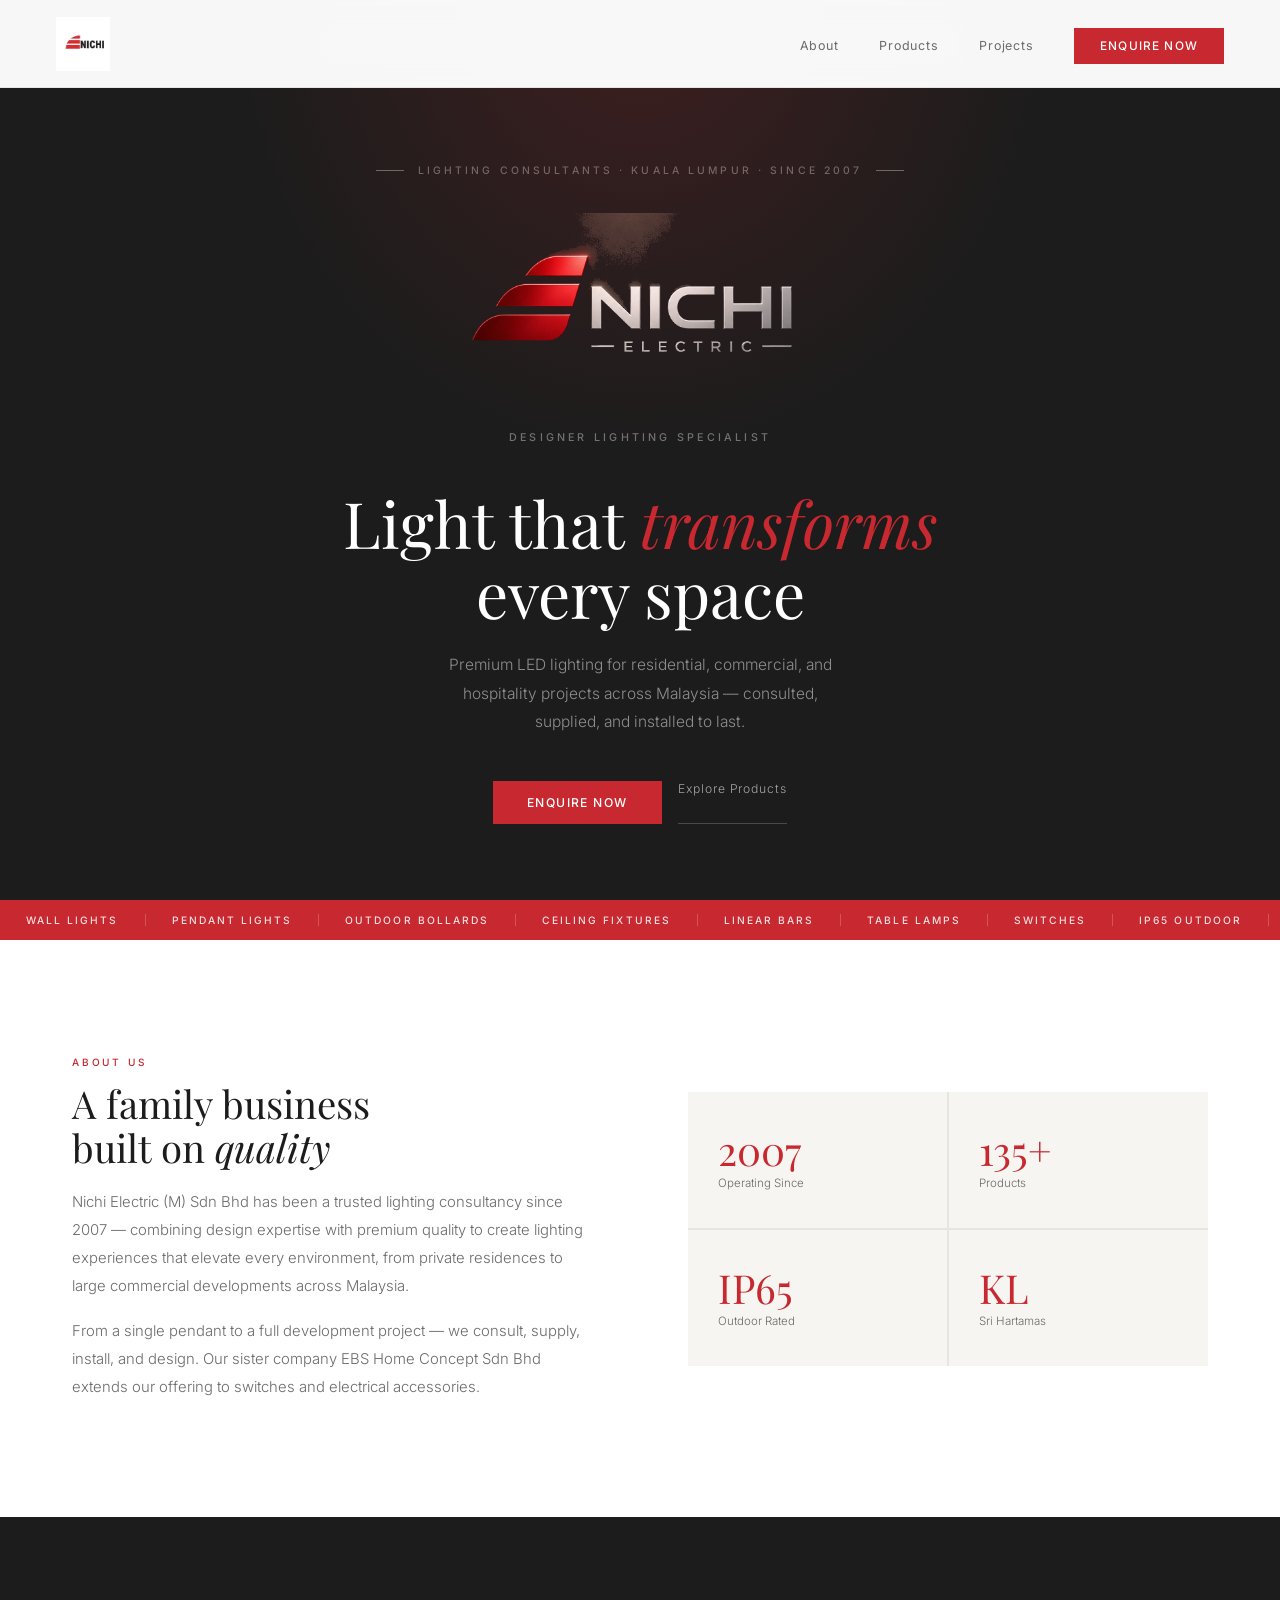
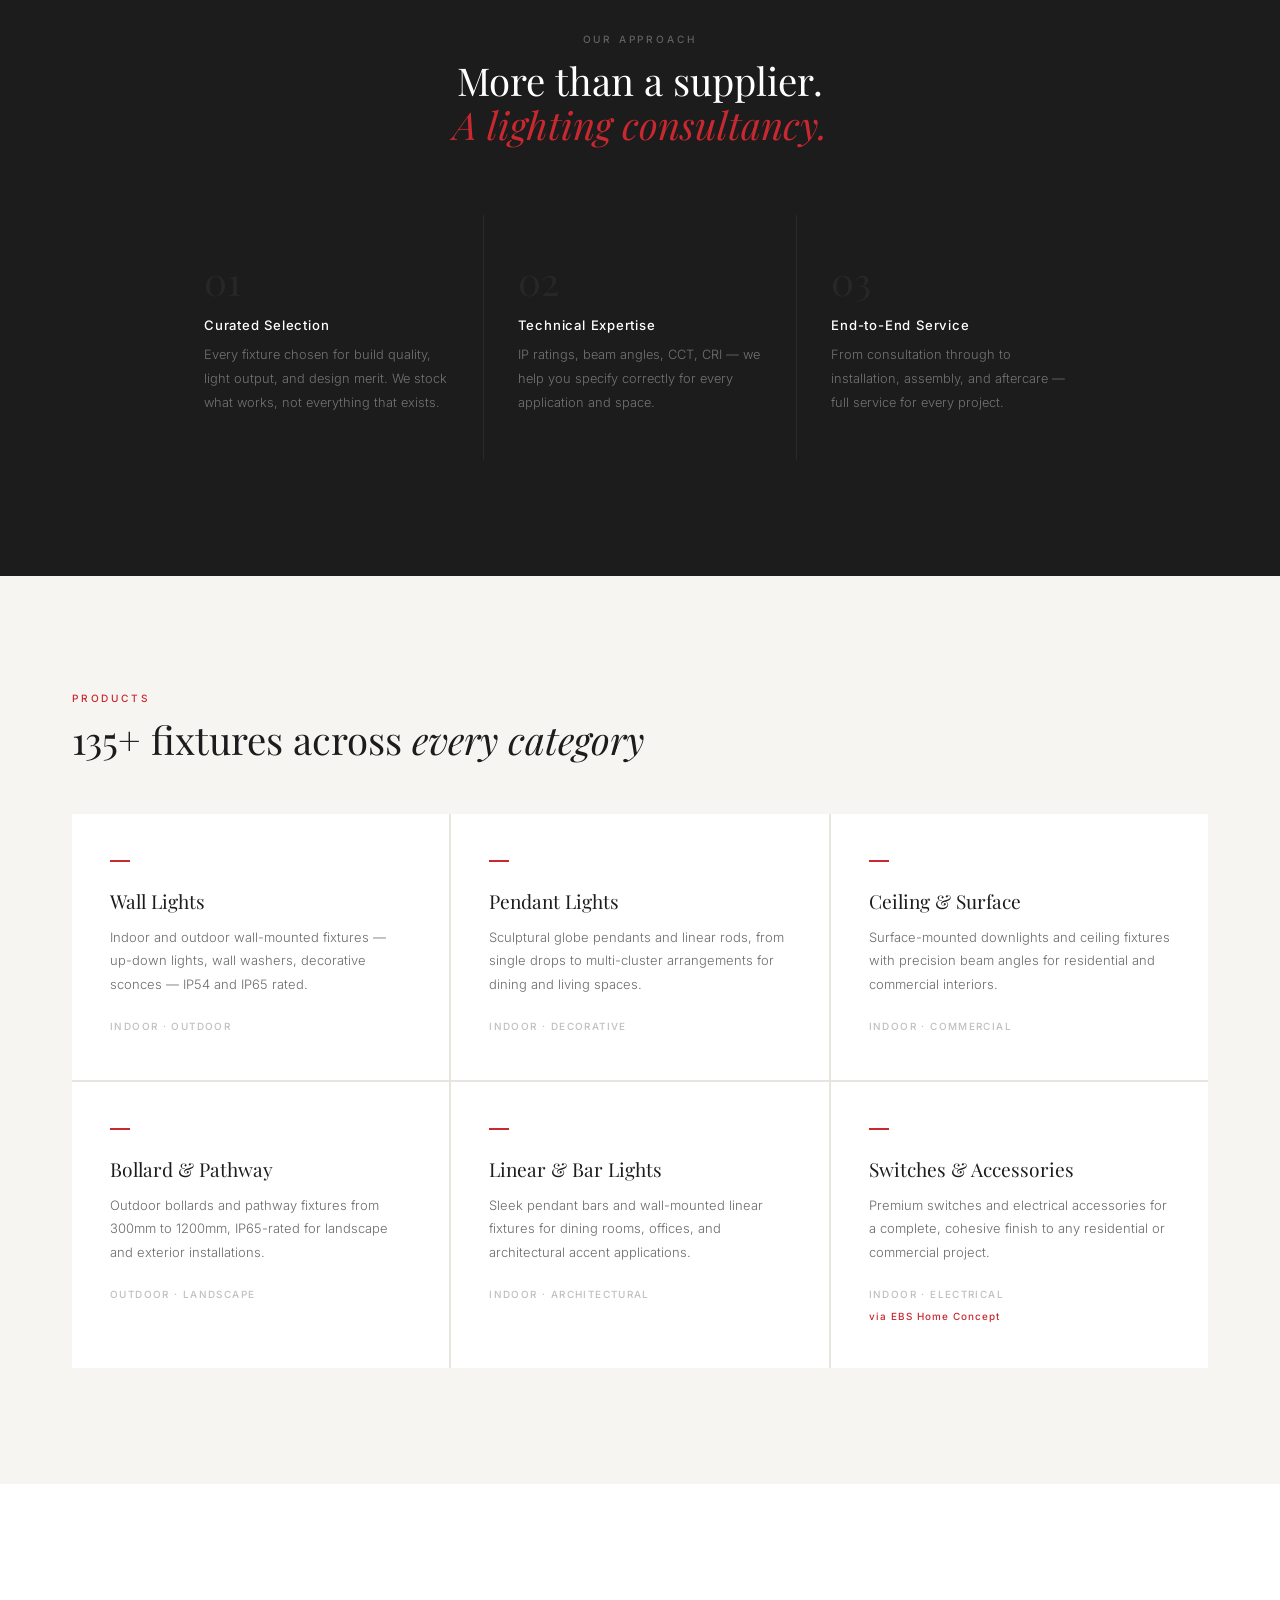
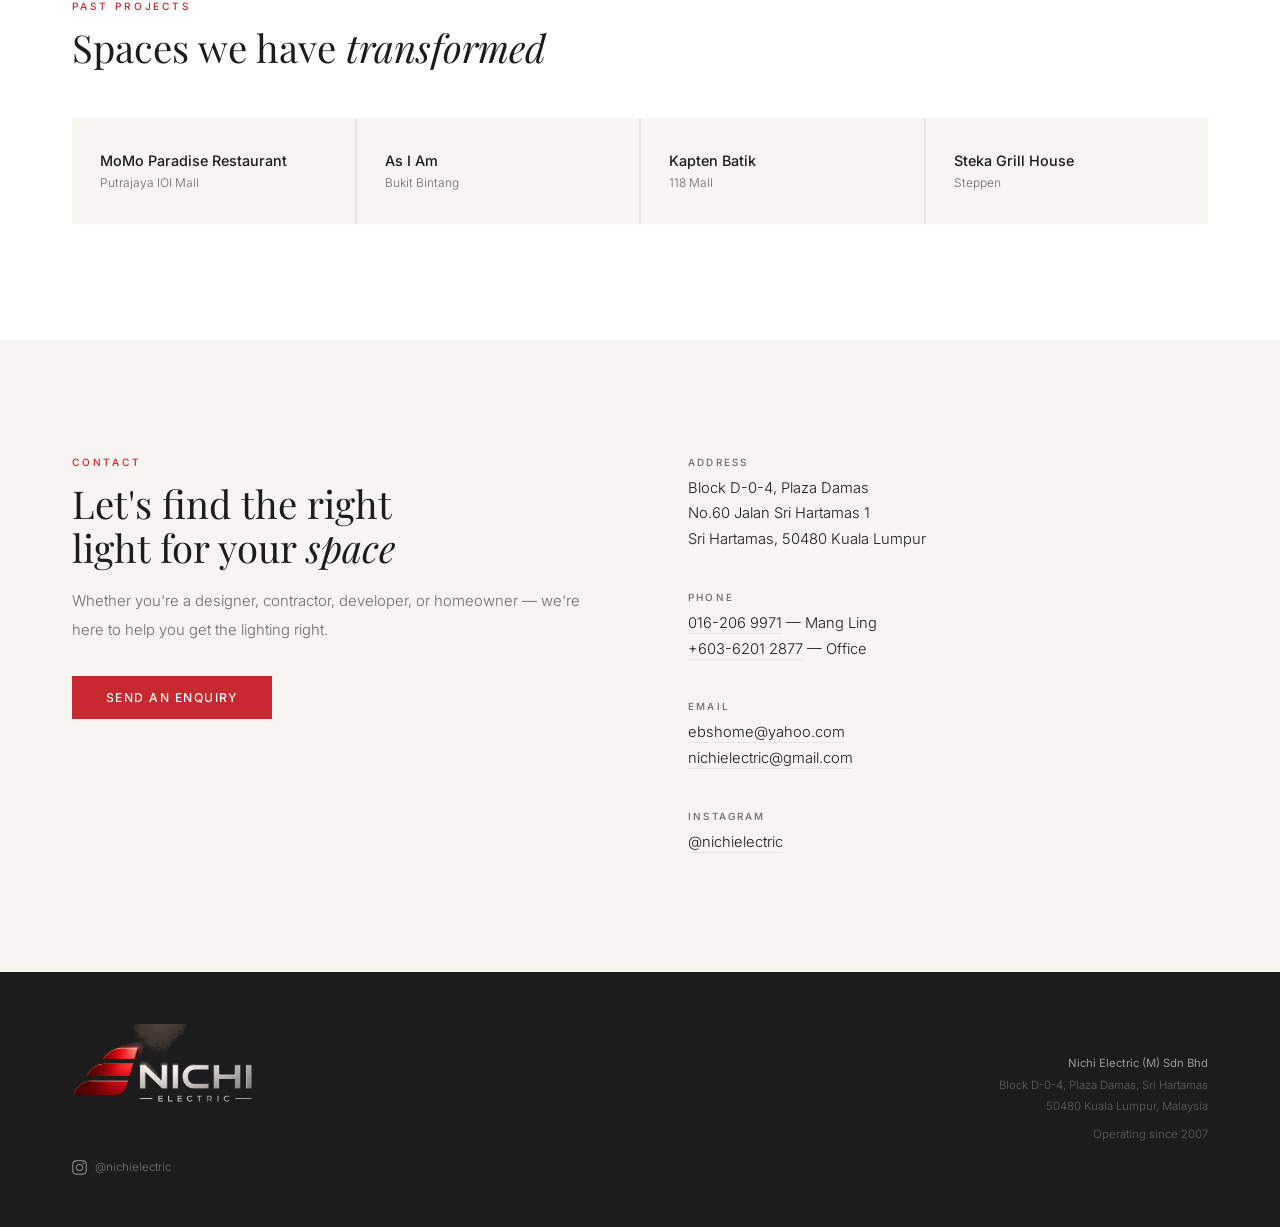
==== index.html @ abb61ee1 "Rename index.html.html to index.html" ====
<!DOCTYPE html>
<html lang="en">
<head>
<meta charset="UTF-8"/>
<meta name="viewport" content="width=device-width, initial-scale=1.0"/>
<title>Nichi Electric — Designer Lighting Specialist</title>
<link href="https://fonts.googleapis.com/css2?family=Playfair+Display:ital,wght@0,400;1,400&family=Inter:wght@300;400;500&display=swap" rel="stylesheet"/>
<style>
*,*::before,*::after{box-sizing:border-box;margin:0;padding:0}
:root{--red:#C8282F;--dark:#1C1C1C;--mid:#6B6B6B;--soft:#F7F5F2;--border:#E8E4DF;--white:#FFFFFF}
html{scroll-behavior:smooth}
body{font-family:'Inter',sans-serif;font-weight:300;color:var(--dark);background:var(--white);-webkit-font-smoothing:antialiased}

nav{position:fixed;top:0;left:0;right:0;z-index:200;display:flex;align-items:center;justify-content:space-between;padding:0 56px;height:88px;background:rgba(255,255,255,0.97);backdrop-filter:blur(12px);border-bottom:1px solid var(--border);transition:box-shadow 0.3s}
nav.sc{box-shadow:0 2px 20px rgba(0,0,0,0.06)}
.nav-logo img{height:54px;width:auto;display:block}
.nav-links{display:flex;align-items:center;gap:40px;list-style:none}
.nav-links a{font-size:0.78rem;font-weight:400;letter-spacing:0.07em;color:var(--mid);text-decoration:none;transition:color 0.2s;cursor:pointer}
.nav-links a:hover{color:var(--dark)}
.nav-cta{background:var(--red)!important;color:var(--white)!important;padding:11px 26px!important;font-size:0.74rem!important;font-weight:500!important;letter-spacing:0.1em!important;text-transform:uppercase!important}

.page{display:none}
.page.active{display:block}

/* HERO */
.hero{min-height:100vh;padding-top:88px;display:flex;flex-direction:column;align-items:center;justify-content:center;text-align:center;padding-left:40px;padding-right:40px;background:var(--dark);position:relative;overflow:hidden}
.hero::before{content:'';position:absolute;top:0;left:50%;transform:translateX(-50%);width:900px;height:500px;background:radial-gradient(ellipse at 50% 0%,rgba(200,40,47,0.2) 0%,transparent 65%);pointer-events:none}
.hero-eye{font-size:0.65rem;font-weight:500;letter-spacing:0.3em;text-transform:uppercase;color:rgba(255,255,255,0.35);margin-bottom:36px;display:flex;align-items:center;gap:14px}
.hero-eye::before,.hero-eye::after{content:'';width:28px;height:1px;background:currentColor}
.hero-logo-wrap{display:flex;flex-direction:column;align-items:center;gap:14px;margin-bottom:44px}
.hero-logo-wrap img{width:340px;height:auto}
.hero-logo-sub{font-size:0.67rem;font-weight:500;letter-spacing:0.3em;text-transform:uppercase;color:rgba(255,255,255,0.38)}
.hero-h1{font-family:'Playfair Display',serif;font-size:clamp(2.4rem,5vw,4.2rem);font-weight:400;line-height:1.1;color:var(--white);max-width:720px;margin-bottom:22px}
.hero-h1 em{font-style:italic;color:var(--red)}
.hero-p{font-size:0.97rem;color:rgba(255,255,255,0.5);max-width:420px;line-height:1.85;margin:0 auto 44px}
.hero-btns{display:flex;gap:16px;justify-content:center;flex-wrap:wrap}
.btn-r{background:var(--red);color:var(--white);text-decoration:none;padding:14px 34px;font-size:0.76rem;font-weight:500;letter-spacing:0.12em;text-transform:uppercase;transition:background 0.2s;cursor:pointer;border:none;font-family:'Inter',sans-serif}
.btn-r:hover{background:#a82026}
.btn-g{color:rgba(255,255,255,0.6);text-decoration:none;font-size:0.76rem;letter-spacing:0.08em;border-bottom:1px solid rgba(255,255,255,0.2);padding-bottom:2px}
.btn-g:hover{opacity:0.5}

/* STRIP */
.strip{background:var(--red);padding:14px 0;overflow:hidden}
.strip-t{display:flex;white-space:nowrap;animation:mq 30s linear infinite;width:max-content}
.strip-i{font-size:0.64rem;font-weight:500;letter-spacing:0.2em;text-transform:uppercase;color:rgba(255,255,255,0.85);padding:0 26px;border-right:1px solid rgba(255,255,255,0.2)}
@keyframes mq{0%{transform:translateX(0)}100%{transform:translateX(-50%)}}

/* SHARED */
.wrap{max-width:1140px;margin:0 auto}
.sec{padding:116px 72px}
.ey{font-size:0.63rem;font-weight:500;letter-spacing:0.28em;text-transform:uppercase;color:var(--red);margin-bottom:14px}
.h2{font-family:'Playfair Display',serif;font-size:clamp(1.9rem,3vw,2.75rem);font-weight:400;line-height:1.14;color:var(--dark);margin-bottom:18px}
.h2 em{font-style:italic}
.bp{font-size:0.93rem;color:var(--mid);line-height:1.9;font-weight:300}

/* ABOUT */
#home-page .about{background:var(--white)}
.about-g{display:grid;grid-template-columns:1fr 1fr;gap:96px;align-items:center}
.stat-g{display:grid;grid-template-columns:1fr 1fr;gap:2px;background:var(--border)}
.stat-c{background:var(--soft);padding:38px 30px}
.stat-v{font-family:'Playfair Display',serif;font-size:2.5rem;color:var(--red);line-height:1;margin-bottom:6px}
.stat-l{font-size:0.72rem;color:var(--mid)}

/* DARK BAND */
.db{background:var(--dark);padding:116px 72px;text-align:center}
.db .ey{color:rgba(255,255,255,0.3)}
.db .h2{color:var(--white);max-width:600px;margin:0 auto 68px}
.db .h2 em{color:var(--red)}
.pil-g{max-width:940px;margin:0 auto;display:grid;grid-template-columns:repeat(3,1fr);gap:1px;background:rgba(255,255,255,0.06)}
.pil{background:var(--dark);padding:46px 34px;text-align:left}
.pil-n{font-family:'Playfair Display',serif;font-size:2.4rem;color:rgba(255,255,255,0.05);line-height:1;margin-bottom:18px}
.pil-t{font-size:0.82rem;font-weight:500;color:var(--white);letter-spacing:0.06em;margin-bottom:10px}
.pil-b{font-size:0.8rem;color:rgba(255,255,255,0.38);line-height:1.85}

/* PRODUCTS */
.prod-g{margin-top:52px;display:grid;grid-template-columns:repeat(3,1fr);gap:2px;background:var(--border)}
.prod-c{background:var(--white);padding:46px 38px;transition:background 0.2s}
.prod-c:hover{background:#fefefe}
.prod-bar{width:20px;height:2px;background:var(--red);margin-bottom:26px;transition:width 0.3s}
.prod-c:hover .prod-bar{width:36px}
.prod-n{font-family:'Playfair Display',serif;font-size:1.2rem;font-weight:400;color:var(--dark);margin-bottom:12px}
.prod-d{font-size:0.81rem;color:var(--mid);line-height:1.8;margin-bottom:18px}
.prod-t{font-size:0.62rem;font-weight:500;letter-spacing:0.14em;text-transform:uppercase;color:rgba(0,0,0,0.25)}
.prod-b{display:block;margin-top:8px;font-size:0.62rem;color:var(--red);letter-spacing:0.1em;font-weight:500}

/* PROJECTS */
.proj-g{margin-top:48px;display:grid;grid-template-columns:repeat(4,1fr);gap:2px;background:var(--border)}
.proj-c{background:var(--soft);padding:34px 28px}
.proj-n{font-size:0.9rem;font-weight:500;color:var(--dark);margin-bottom:6px}
.proj-l{font-size:0.75rem;color:var(--mid)}

/* CONTACT */
.contact-g{display:grid;grid-template-columns:1fr 1fr;gap:96px;align-items:start}
.cf{display:flex;flex-direction:column;gap:38px}
.cf-l{font-size:0.62rem;font-weight:500;letter-spacing:0.22em;text-transform:uppercase;color:var(--mid);margin-bottom:8px}
.cf-v{font-size:0.92rem;color:var(--dark);font-weight:300;line-height:1.75}
.cf-v a{color:var(--dark);text-decoration:none;border-bottom:1px solid var(--border);padding-bottom:1px;transition:border-color 0.2s,color 0.2s}
.cf-v a:hover{color:var(--red);border-color:var(--red)}

/* FOOTER */
footer{background:var(--dark);padding:52px 72px;display:flex;align-items:center;justify-content:space-between;gap:40px}
.ft-left{display:flex;flex-direction:column;gap:18px}
.ft-logo img{width:190px;height:auto}
.ft-ig a{display:flex;align-items:center;gap:8px;color:rgba(255,255,255,0.4);text-decoration:none;font-size:0.72rem;transition:color 0.2s}
.ft-ig a:hover{color:rgba(255,255,255,0.8)}
.ft-ig svg{width:15px;height:15px;fill:currentColor}
.ft-right{text-align:right}
.ft-copy{font-size:0.71rem;color:rgba(255,255,255,0.3);line-height:1.9}
.ft-copy strong{color:rgba(255,255,255,0.55);font-weight:400}

/* ENQUIRE PAGE */
.enq-wrap{max-width:660px;margin:0 auto}
.form-g{display:grid;grid-template-columns:1fr 1fr;gap:18px;margin-top:44px}
.fg{display:flex;flex-direction:column;gap:7px}
.fg.full{grid-column:1/-1}
.fl{font-size:0.67rem;font-weight:500;letter-spacing:0.18em;text-transform:uppercase;color:var(--mid)}
.fi,.fs,.ft{background:var(--white);border:1px solid var(--border);padding:13px 15px;font-family:'Inter',sans-serif;font-size:0.87rem;font-weight:300;color:var(--dark);outline:none;transition:border-color 0.2s;width:100%;-webkit-appearance:none;border-radius:0}
.fi:focus,.fs:focus,.ft:focus{border-color:var(--red)}
.ft{resize:vertical;min-height:130px}
.fsub{margin-top:24px;width:100%;background:var(--red);color:var(--white);border:none;padding:15px;font-family:'Inter',sans-serif;font-size:0.77rem;font-weight:500;letter-spacing:0.14em;text-transform:uppercase;cursor:pointer;transition:background 0.2s}
.fsub:hover{background:#a82026}
.fnote{font-size:0.74rem;color:var(--mid);margin-top:14px;text-align:center;line-height:1.7}
.success{display:none;text-align:center;padding:80px 20px}
.success.show{display:block}
.success h3{font-family:'Playfair Display',serif;font-size:1.8rem;font-weight:400;margin-bottom:14px}
.success p{font-size:0.9rem;color:var(--mid);line-height:1.8}

/* FADE */
.f{opacity:0;transform:translateY(20px);transition:opacity 0.7s ease,transform 0.7s ease}
.f.v{opacity:1;transform:none}
.d1{transition-delay:.1s}.d2{transition-delay:.2s}.d3{transition-delay:.3s}.d4{transition-delay:.4s}.d5{transition-delay:.5s}

@media(max-width:1024px){
  nav{padding:0 28px}
  .sec,.db{padding:88px 28px}
  .about-g,.contact-g{grid-template-columns:1fr;gap:52px}
  .pil-g,.prod-g{grid-template-columns:1fr 1fr}
  .proj-g{grid-template-columns:1fr 1fr}
  footer{padding:40px 28px}
}
@media(max-width:640px){
  nav .nav-links{display:none}
  nav{padding:0 20px;height:70px}
  .nav-logo img{height:42px}
  .hero{padding-top:70px;padding-left:20px;padding-right:20px}
  .hero-logo-wrap img{width:230px}
  .sec,.db{padding:68px 20px}
  .pil-g,.prod-g,.proj-g,.form-g{grid-template-columns:1fr}
  .fg.full{grid-column:1}
  footer{padding:32px 20px;flex-direction:column;align-items:flex-start}
  .ft-right{text-align:left}
}
@media(prefers-reduced-motion:reduce){.f{opacity:1;transform:none}.strip-t{animation:none}}
</style>
</head>
<body>

<nav id="nav">
  <a class="nav-logo" href="#" onclick="go('home')">
    <img src="[data-uri]" alt="Nichi Electric"/>
  </a>
  <ul class="nav-links">
    <li><a onclick="go('home')">About</a></li>
    <li><a onclick="go('home','products')">Products</a></li>
    <li><a onclick="go('home','projects')">Projects</a></li>
    <li><a onclick="go('enquire')" class="nav-cta">Enquire Now</a></li>
  </ul>
</nav>

<!-- HOME PAGE -->
<div id="home-page" class="page active">

<section class="hero">
  <p class="hero-eye">Lighting Consultants &middot; Kuala Lumpur &middot; Since 2007</p>
  <div class="hero-logo-wrap">
    <img src="[data-uri]" alt="Nichi Electric"/>
    <span class="hero-logo-sub">Designer Lighting Specialist</span>
  </div>
  <h1 class="hero-h1">Light that <em>transforms</em> every space</h1>
  <p class="hero-p">Premium LED lighting for residential, commercial, and hospitality projects across Malaysia — consulted, supplied, and installed to last.</p>
  <div class="hero-btns">
    <button class="btn-r" onclick="go('enquire')">Enquire Now</button>
    <a class="btn-g" href="#products">Explore Products</a>
  </div>
</section>

<div class="strip">
  <div class="strip-t">
    <span class="strip-i">Wall Lights</span><span class="strip-i">Pendant Lights</span><span class="strip-i">Outdoor Bollards</span><span class="strip-i">Ceiling Fixtures</span><span class="strip-i">Linear Bars</span><span class="strip-i">Table Lamps</span><span class="strip-i">Switches</span><span class="strip-i">IP65 Outdoor</span><span class="strip-i">Lighting Consultancy</span><span class="strip-i">Since 2007</span><span class="strip-i">Wall Lights</span><span class="strip-i">Pendant Lights</span><span class="strip-i">Outdoor Bollards</span><span class="strip-i">Ceiling Fixtures</span><span class="strip-i">Linear Bars</span><span class="strip-i">Table Lamps</span><span class="strip-i">Switches</span><span class="strip-i">IP65 Outdoor</span><span class="strip-i">Lighting Consultancy</span><span class="strip-i">Since 2007</span>
  </div>
</div>

<section class="sec" style="background:var(--white)">
  <div class="wrap">
    <div class="about-g">
      <div>
        <p class="ey f">About Us</p>
        <h2 class="h2 f d1">A family business<br/>built on <em>quality</em></h2>
        <p class="bp f d2">Nichi Electric (M) Sdn Bhd has been a trusted lighting consultancy since 2007 — combining design expertise with premium quality to create lighting experiences that elevate every environment, from private residences to large commercial developments across Malaysia.</p>
        <p class="bp f d3" style="margin-top:16px">From a single pendant to a full development project — we consult, supply, install, and design. Our sister company EBS Home Concept Sdn Bhd extends our offering to switches and electrical accessories.</p>
      </div>
      <div class="stat-g f d2">
        <div class="stat-c"><div class="stat-v">2007</div><div class="stat-l">Operating Since</div></div>
        <div class="stat-c"><div class="stat-v">135+</div><div class="stat-l">Products</div></div>
        <div class="stat-c"><div class="stat-v">IP65</div><div class="stat-l">Outdoor Rated</div></div>
        <div class="stat-c"><div class="stat-v">KL</div><div class="stat-l">Sri Hartamas</div></div>
      </div>
    </div>
  </div>
</section>

<div class="db">
  <p class="ey f">Our Approach</p>
  <h2 class="h2 f d1">More than a supplier.<br/><em>A lighting consultancy.</em></h2>
  <div class="pil-g">
    <div class="pil f d2"><div class="pil-n">01</div><div class="pil-t">Curated Selection</div><p class="pil-b">Every fixture chosen for build quality, light output, and design merit. We stock what works, not everything that exists.</p></div>
    <div class="pil f d3"><div class="pil-n">02</div><div class="pil-t">Technical Expertise</div><p class="pil-b">IP ratings, beam angles, CCT, CRI — we help you specify correctly for every application and space.</p></div>
    <div class="pil f d4"><div class="pil-n">03</div><div class="pil-t">End-to-End Service</div><p class="pil-b">From consultation through to installation, assembly, and aftercare — full service for every project.</p></div>
  </div>
</div>

<section class="sec" id="products" style="background:var(--soft)">
  <div class="wrap">
    <p class="ey f">Products</p>
    <h2 class="h2 f d1">135+ fixtures across <em>every category</em></h2>
    <div class="prod-g">
      <div class="prod-c f"><div class="prod-bar"></div><div class="prod-n">Wall Lights</div><p class="prod-d">Indoor and outdoor wall-mounted fixtures — up-down lights, wall washers, decorative sconces — IP54 and IP65 rated.</p><span class="prod-t">Indoor &middot; Outdoor</span></div>
      <div class="prod-c f d1"><div class="prod-bar"></div><div class="prod-n">Pendant Lights</div><p class="prod-d">Sculptural globe pendants and linear rods, from single drops to multi-cluster arrangements for dining and living spaces.</p><span class="prod-t">Indoor &middot; Decorative</span></div>
      <div class="prod-c f d2"><div class="prod-bar"></div><div class="prod-n">Ceiling &amp; Surface</div><p class="prod-d">Surface-mounted downlights and ceiling fixtures with precision beam angles for residential and commercial interiors.</p><span class="prod-t">Indoor &middot; Commercial</span></div>
      <div class="prod-c f d3"><div class="prod-bar"></div><div class="prod-n">Bollard &amp; Pathway</div><p class="prod-d">Outdoor bollards and pathway fixtures from 300mm to 1200mm, IP65-rated for landscape and exterior installations.</p><span class="prod-t">Outdoor &middot; Landscape</span></div>
      <div class="prod-c f d4"><div class="prod-bar"></div><div class="prod-n">Linear &amp; Bar Lights</div><p class="prod-d">Sleek pendant bars and wall-mounted linear fixtures for dining rooms, offices, and architectural accent applications.</p><span class="prod-t">Indoor &middot; Architectural</span></div>
      <div class="prod-c f d5"><div class="prod-bar"></div><div class="prod-n">Switches &amp; Accessories</div><p class="prod-d">Premium switches and electrical accessories for a complete, cohesive finish to any residential or commercial project.</p><span class="prod-t">Indoor &middot; Electrical</span><span class="prod-b">via EBS Home Concept</span></div>
    </div>
  </div>
</section>

<section class="sec" id="projects" style="background:var(--white)">
  <div class="wrap">
    <p class="ey f">Past Projects</p>
    <h2 class="h2 f d1">Spaces we have <em>transformed</em></h2>
    <div class="proj-g">
      <div class="proj-c f"><div class="proj-n">MoMo Paradise Restaurant</div><div class="proj-l">Putrajaya IOI Mall</div></div>
      <div class="proj-c f d1"><div class="proj-n">As I Am</div><div class="proj-l">Bukit Bintang</div></div>
      <div class="proj-c f d2"><div class="proj-n">Kapten Batik</div><div class="proj-l">118 Mall</div></div>
      <div class="proj-c f d3"><div class="proj-n">Steka Grill House</div><div class="proj-l">Steppen</div></div>
    </div>
  </div>
</section>

<section class="sec" style="background:var(--soft)">
  <div class="wrap">
    <div class="contact-g">
      <div>
        <p class="ey f">Contact</p>
        <h2 class="h2 f d1">Let's find the right<br/>light for your <em>space</em></h2>
        <p class="bp f d2">Whether you're a designer, contractor, developer, or homeowner — we're here to help you get the lighting right.</p>
        <div style="margin-top:32px" class="f d3"><button class="btn-r" onclick="go('enquire')">Send an Enquiry</button></div>
      </div>
      <div class="cf">
        <div class="f"><div class="cf-l">Address</div><div class="cf-v">Block D-0-4, Plaza Damas<br/>No.60 Jalan Sri Hartamas 1<br/>Sri Hartamas, 50480 Kuala Lumpur</div></div>
        <div class="f d1"><div class="cf-l">Phone</div><div class="cf-v"><a href="tel:+60162069971">016-206 9971</a> &mdash; Mang Ling<br/><a href="tel:+60362012877">+603-6201 2877</a> &mdash; Office</div></div>
        <div class="f d2"><div class="cf-l">Email</div><div class="cf-v"><a href="mailto:ebshome@yahoo.com">ebshome@yahoo.com</a><br/><a href="mailto:nichielectric@gmail.com">nichielectric@gmail.com</a></div></div>
        <div class="f d3"><div class="cf-l">Instagram</div><div class="cf-v"><a href="https://www.instagram.com/nichielectric/" target="_blank">@nichielectric</a></div></div>
      </div>
    </div>
  </div>
</section>

</div><!-- end home-page -->

<!-- ENQUIRE PAGE -->
<div id="enquire-page" class="page" style="background:var(--soft);min-height:100vh;padding-top:88px">
  <section class="sec">
    <div class="enq-wrap">
      <p class="ey f">Enquire Now</p>
      <h2 class="h2 f d1">Tell us about your <em>project</em></h2>
      <p class="bp f d2">Fill in the form and we'll get back to you within 1 business day.</p>
      <div id="form-box">
        <form id="enq-form" class="form-g">
          <div class="fg f d2"><label class="fl">Your Name *</label><input class="fi" type="text" id="f-name" required placeholder="Full name"/></div>
          <div class="fg f d2"><label class="fl">Phone Number</label><input class="fi" type="tel" id="f-phone" placeholder="+60 12 345 6789"/></div>
          <div class="fg f d3"><label class="fl">Email Address *</label><input class="fi" type="email" id="f-email" required placeholder="your@email.com"/></div>
          <div class="fg f d3"><label class="fl">Project Type</label><select class="fs" id="f-type"><option value="">Select one</option><option>Residential</option><option>Commercial</option><option>Hospitality / F&amp;B</option><option>Office</option><option>Landscape / Outdoor</option><option>Other</option></select></div>
          <div class="fg full f d4"><label class="fl">Message *</label><textarea class="ft" id="f-msg" required placeholder="Tell us about your project — space type, size, style, timeline..."></textarea></div>
          <div class="fg full f d5">
            <button class="fsub" type="submit" id="sub-btn">Submit Enquiry</button>
            <p class="fnote">Clicking submit will open your email app with the enquiry pre-filled &mdash; just hit send.</p>
          </div>
        </form>
      </div>
      <div class="success" id="success-msg">
        <h3>Thank you for your enquiry</h3>
        <p>We've received your message and will be in touch shortly.<br/><br/>You can also reach us directly at <a href="mailto:ebshome@yahoo.com" style="color:var(--red)">ebshome@yahoo.com</a> or <a href="tel:+60162069971" style="color:var(--red)">016-206 9971</a>.</p>
        <br/><br/>
        <button class="btn-r" onclick="go('home')">Back to Home</button>
      </div>
    </div>
  </section>
</div>

<footer>
  <div class="ft-left">
    <div class="ft-logo"><img src="[data-uri]" alt="Nichi Electric"/></div>
    <div class="ft-ig">
      <a href="https://www.instagram.com/nichielectric/" target="_blank">
        <svg viewBox="0 0 24 24"><path d="M12 2.163c3.204 0 3.584.012 4.85.07 3.252.148 4.771 1.691 4.919 4.919.058 1.265.069 1.645.069 4.849 0 3.205-.012 3.584-.069 4.849-.149 3.225-1.664 4.771-4.919 4.919-1.266.058-1.644.07-4.85.07-3.204 0-3.584-.012-4.849-.07-3.26-.149-4.771-1.699-4.919-4.92-.058-1.265-.07-1.644-.07-4.849 0-3.204.013-3.583.07-4.849.149-3.227 1.664-4.771 4.919-4.919 1.266-.057 1.645-.069 4.849-.069zm0-2.163c-3.259 0-3.667.014-4.947.072-4.358.2-6.78 2.618-6.98 6.98-.059 1.281-.073 1.689-.073 4.948 0 3.259.014 3.668.072 4.948.2 4.358 2.618 6.78 6.98 6.98 1.281.058 1.689.072 4.948.072 3.259 0 3.668-.014 4.948-.072 4.354-.2 6.782-2.618 6.979-6.98.059-1.28.073-1.689.073-4.948 0-3.259-.014-3.667-.072-4.947-.196-4.354-2.617-6.78-6.979-6.98-1.281-.059-1.69-.073-4.949-.073zm0 5.838c-3.403 0-6.162 2.759-6.162 6.162s2.759 6.163 6.162 6.163 6.162-2.759 6.162-6.163c0-3.403-2.759-6.162-6.162-6.162zm0 10.162c-2.209 0-4-1.79-4-4 0-2.209 1.791-4 4-4s4 1.791 4 4c0 2.21-1.791 4-4 4zm6.406-11.845c-.796 0-1.441.645-1.441 1.44s.645 1.44 1.441 1.44c.795 0 1.439-.645 1.439-1.44s-.644-1.44-1.439-1.44z"/></svg>
        @nichielectric
      </a>
    </div>
  </div>
  <div class="ft-right">
    <div class="ft-copy"><strong>Nichi Electric (M) Sdn Bhd</strong><br/>Block D-0-4, Plaza Damas, Sri Hartamas<br/>50480 Kuala Lumpur, Malaysia<br/><span style="display:inline-block;margin-top:6px">Operating since 2007</span></div>
  </div>
</footer>

<script>
const nav = document.getElementById('nav');
window.addEventListener('scroll',()=>nav.classList.toggle('sc',window.scrollY>40));

const obs = new IntersectionObserver(entries=>{
  entries.forEach(e=>{if(e.isIntersecting)e.target.classList.add('v')});
},{threshold:0.08});
document.querySelectorAll('.f').forEach(el=>obs.observe(el));

function go(page, anchor){
  document.querySelectorAll('.page').forEach(p=>p.classList.remove('active'));
  document.getElementById(page+'-page').classList.add('active');
  window.scrollTo({top:0,behavior:'smooth'});
  if(anchor){
    setTimeout(()=>{
      const el=document.getElementById(anchor);
      if(el)el.scrollIntoView({behavior:'smooth'});
    },100);
  }
}

document.getElementById('enq-form').addEventListener('submit', function(e){
  e.preventDefault();
  const name  = document.getElementById('f-name').value.trim();
  const phone = document.getElementById('f-phone').value.trim();
  const email = document.getElementById('f-email').value.trim();
  const type  = document.getElementById('f-type').value;
  const msg   = document.getElementById('f-msg').value.trim();

  if(!name || !email || !msg){ alert('Please fill in all required fields.'); return; }

  const subject = encodeURIComponent('New Enquiry from ' + name + ' — Nichi Electric Website');
  const body = encodeURIComponent(
    'Name: ' + name + '\n' +
    'Phone: ' + (phone || 'Not provided') + '\n' +
    'Email: ' + email + '\n' +
    'Project Type: ' + (type || 'Not specified') + '\n\n' +
    'Message:\n' + msg
  );

  window.location.href = 'mailto:ebshome@yahoo.com?subject=' + subject + '&body=' + body;

  setTimeout(function(){
    document.getElementById('form-box').style.display='none';
    document.getElementById('success-msg').classList.add('show');
  }, 1000);
});
</script>
</body>
</html>
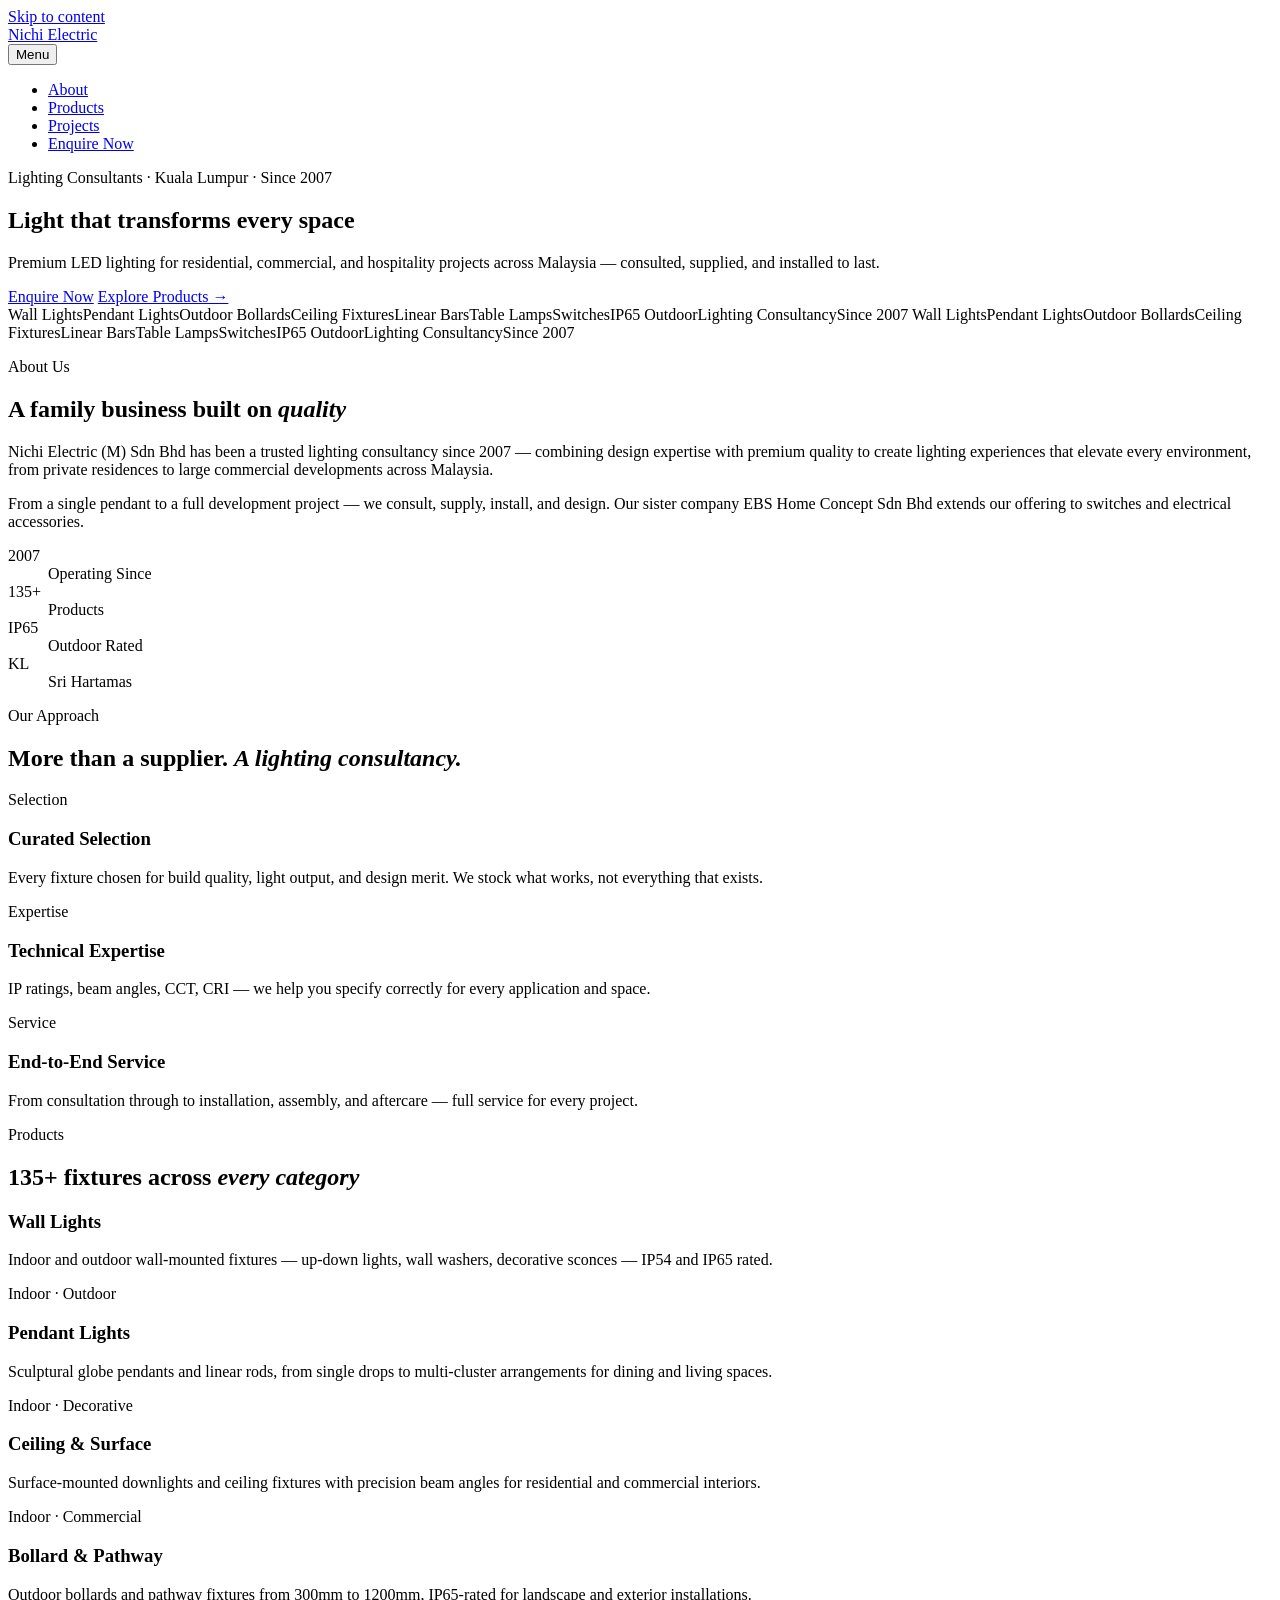
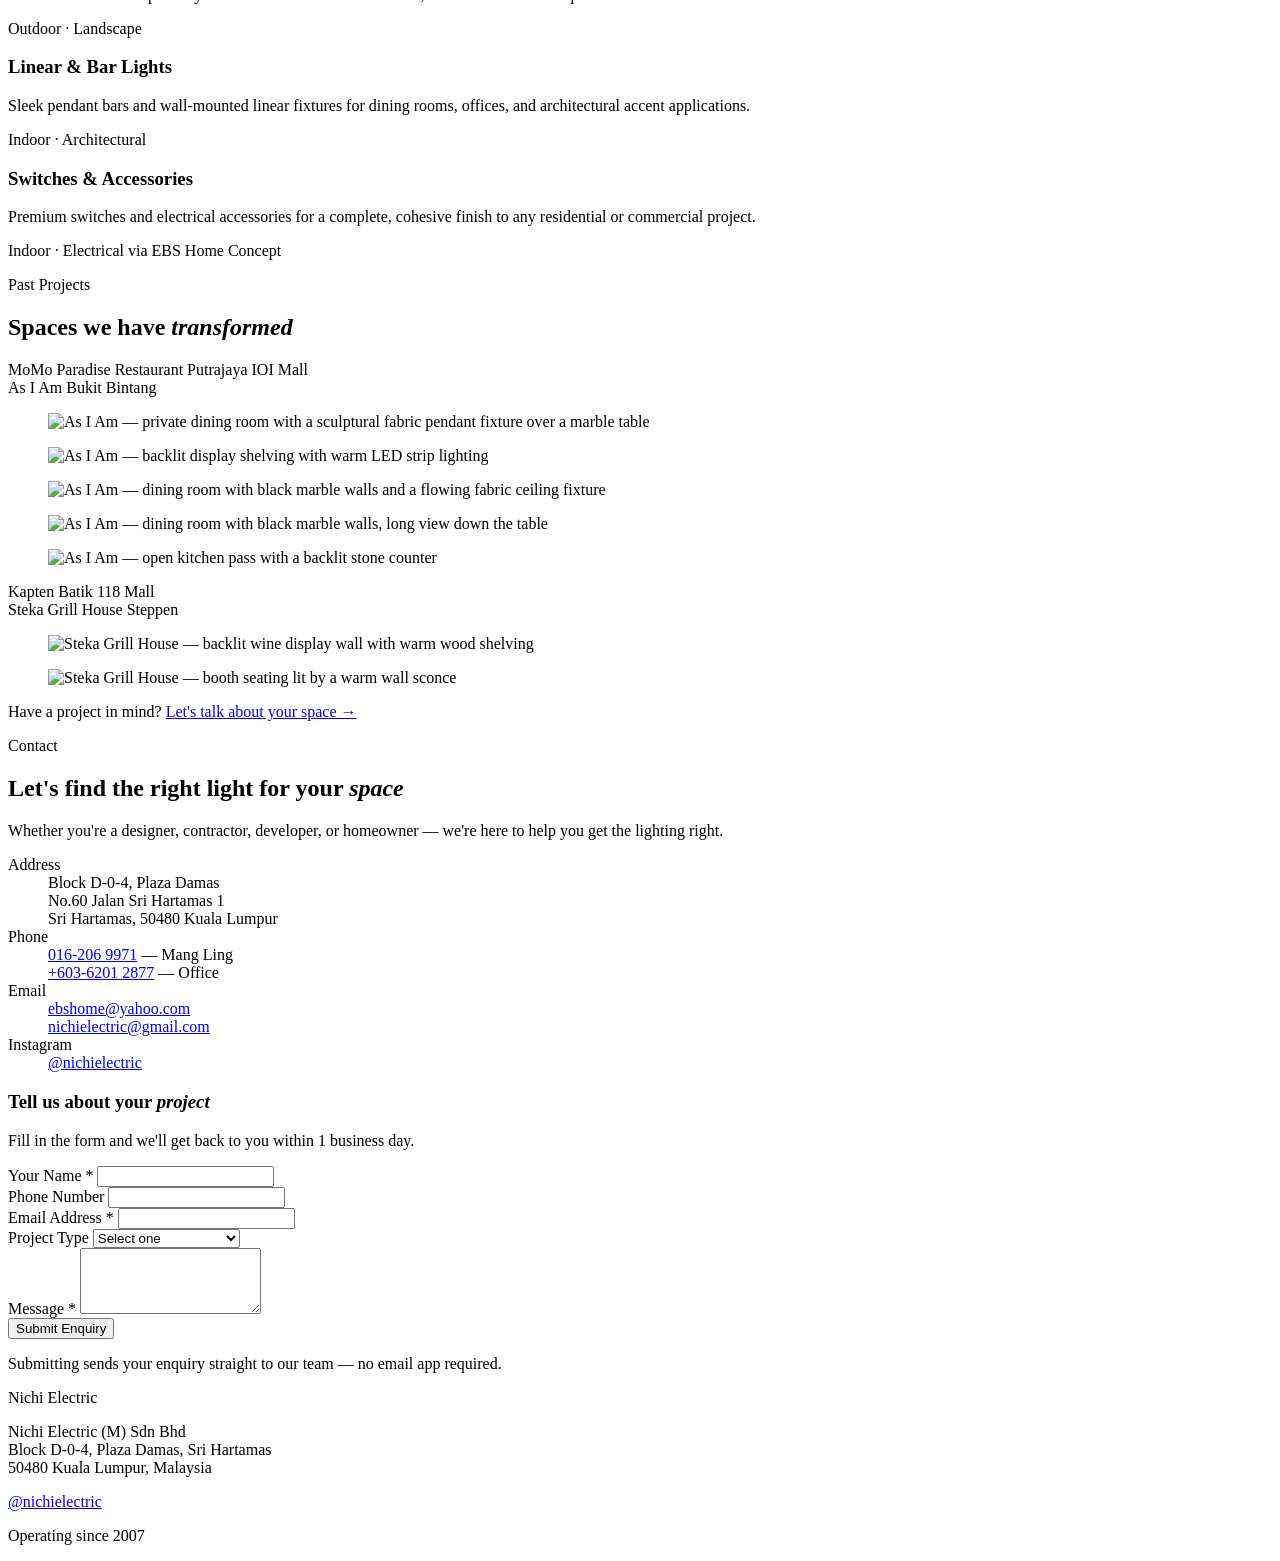
==== commit 26c94e7f: "Update print statement from 'Hello' to 'Goodbye'" ====
--- a/index.html
+++ b/index.html
@@ -1,365 +1,338 @@
 <!DOCTYPE html>
 <html lang="en">
 <head>
-<meta charset="UTF-8"/>
-<meta name="viewport" content="width=device-width, initial-scale=1.0"/>
+<meta charset="UTF-8">
+<meta name="viewport" content="width=device-width, initial-scale=1.0">
+<meta name="google-site-verification" content="uWjM093SAw55uyJLMGe9ifw6n5FnUserQr2Jp07Qt6U">
 <title>Nichi Electric — Designer Lighting Specialist</title>
-<link href="https://fonts.googleapis.com/css2?family=Playfair+Display:ital,wght@0,400;1,400&family=Inter:wght@300;400;500&display=swap" rel="stylesheet"/>
-<style>
-*,*::before,*::after{box-sizing:border-box;margin:0;padding:0}
-:root{--red:#C8282F;--dark:#1C1C1C;--mid:#6B6B6B;--soft:#F7F5F2;--border:#E8E4DF;--white:#FFFFFF}
-html{scroll-behavior:smooth}
-body{font-family:'Inter',sans-serif;font-weight:300;color:var(--dark);background:var(--white);-webkit-font-smoothing:antialiased}
-
-nav{position:fixed;top:0;left:0;right:0;z-index:200;display:flex;align-items:center;justify-content:space-between;padding:0 56px;height:88px;background:rgba(255,255,255,0.97);backdrop-filter:blur(12px);border-bottom:1px solid var(--border);transition:box-shadow 0.3s}
-nav.sc{box-shadow:0 2px 20px rgba(0,0,0,0.06)}
-.nav-logo img{height:54px;width:auto;display:block}
-.nav-links{display:flex;align-items:center;gap:40px;list-style:none}
-.nav-links a{font-size:0.78rem;font-weight:400;letter-spacing:0.07em;color:var(--mid);text-decoration:none;transition:color 0.2s;cursor:pointer}
-.nav-links a:hover{color:var(--dark)}
-.nav-cta{background:var(--red)!important;color:var(--white)!important;padding:11px 26px!important;font-size:0.74rem!important;font-weight:500!important;letter-spacing:0.1em!important;text-transform:uppercase!important}
-
-.page{display:none}
-.page.active{display:block}
-
-/* HERO */
-.hero{min-height:100vh;padding-top:88px;display:flex;flex-direction:column;align-items:center;justify-content:center;text-align:center;padding-left:40px;padding-right:40px;background:var(--dark);position:relative;overflow:hidden}
-.hero::before{content:'';position:absolute;top:0;left:50%;transform:translateX(-50%);width:900px;height:500px;background:radial-gradient(ellipse at 50% 0%,rgba(200,40,47,0.2) 0%,transparent 65%);pointer-events:none}
-.hero-eye{font-size:0.65rem;font-weight:500;letter-spacing:0.3em;text-transform:uppercase;color:rgba(255,255,255,0.35);margin-bottom:36px;display:flex;align-items:center;gap:14px}
-.hero-eye::before,.hero-eye::after{content:'';width:28px;height:1px;background:currentColor}
-.hero-logo-wrap{display:flex;flex-direction:column;align-items:center;gap:14px;margin-bottom:44px}
-.hero-logo-wrap img{width:340px;height:auto}
-.hero-logo-sub{font-size:0.67rem;font-weight:500;letter-spacing:0.3em;text-transform:uppercase;color:rgba(255,255,255,0.38)}
-.hero-h1{font-family:'Playfair Display',serif;font-size:clamp(2.4rem,5vw,4.2rem);font-weight:400;line-height:1.1;color:var(--white);max-width:720px;margin-bottom:22px}
-.hero-h1 em{font-style:italic;color:var(--red)}
-.hero-p{font-size:0.97rem;color:rgba(255,255,255,0.5);max-width:420px;line-height:1.85;margin:0 auto 44px}
-.hero-btns{display:flex;gap:16px;justify-content:center;flex-wrap:wrap}
-.btn-r{background:var(--red);color:var(--white);text-decoration:none;padding:14px 34px;font-size:0.76rem;font-weight:500;letter-spacing:0.12em;text-transform:uppercase;transition:background 0.2s;cursor:pointer;border:none;font-family:'Inter',sans-serif}
-.btn-r:hover{background:#a82026}
-.btn-g{color:rgba(255,255,255,0.6);text-decoration:none;font-size:0.76rem;letter-spacing:0.08em;border-bottom:1px solid rgba(255,255,255,0.2);padding-bottom:2px}
-.btn-g:hover{opacity:0.5}
-
-/* STRIP */
-.strip{background:var(--red);padding:14px 0;overflow:hidden}
-.strip-t{display:flex;white-space:nowrap;animation:mq 30s linear infinite;width:max-content}
-.strip-i{font-size:0.64rem;font-weight:500;letter-spacing:0.2em;text-transform:uppercase;color:rgba(255,255,255,0.85);padding:0 26px;border-right:1px solid rgba(255,255,255,0.2)}
-@keyframes mq{0%{transform:translateX(0)}100%{transform:translateX(-50%)}}
-
-/* SHARED */
-.wrap{max-width:1140px;margin:0 auto}
-.sec{padding:116px 72px}
-.ey{font-size:0.63rem;font-weight:500;letter-spacing:0.28em;text-transform:uppercase;color:var(--red);margin-bottom:14px}
-.h2{font-family:'Playfair Display',serif;font-size:clamp(1.9rem,3vw,2.75rem);font-weight:400;line-height:1.14;color:var(--dark);margin-bottom:18px}
-.h2 em{font-style:italic}
-.bp{font-size:0.93rem;color:var(--mid);line-height:1.9;font-weight:300}
-
-/* ABOUT */
-#home-page .about{background:var(--white)}
-.about-g{display:grid;grid-template-columns:1fr 1fr;gap:96px;align-items:center}
-.stat-g{display:grid;grid-template-columns:1fr 1fr;gap:2px;background:var(--border)}
-.stat-c{background:var(--soft);padding:38px 30px}
-.stat-v{font-family:'Playfair Display',serif;font-size:2.5rem;color:var(--red);line-height:1;margin-bottom:6px}
-.stat-l{font-size:0.72rem;color:var(--mid)}
-
-/* DARK BAND */
-.db{background:var(--dark);padding:116px 72px;text-align:center}
-.db .ey{color:rgba(255,255,255,0.3)}
-.db .h2{color:var(--white);max-width:600px;margin:0 auto 68px}
-.db .h2 em{color:var(--red)}
-.pil-g{max-width:940px;margin:0 auto;display:grid;grid-template-columns:repeat(3,1fr);gap:1px;background:rgba(255,255,255,0.06)}
-.pil{background:var(--dark);padding:46px 34px;text-align:left}
-.pil-n{font-family:'Playfair Display',serif;font-size:2.4rem;color:rgba(255,255,255,0.05);line-height:1;margin-bottom:18px}
-.pil-t{font-size:0.82rem;font-weight:500;color:var(--white);letter-spacing:0.06em;margin-bottom:10px}
-.pil-b{font-size:0.8rem;color:rgba(255,255,255,0.38);line-height:1.85}
-
-/* PRODUCTS */
-.prod-g{margin-top:52px;display:grid;grid-template-columns:repeat(3,1fr);gap:2px;background:var(--border)}
-.prod-c{background:var(--white);padding:46px 38px;transition:background 0.2s}
-.prod-c:hover{background:#fefefe}
-.prod-bar{width:20px;height:2px;background:var(--red);margin-bottom:26px;transition:width 0.3s}
-.prod-c:hover .prod-bar{width:36px}
-.prod-n{font-family:'Playfair Display',serif;font-size:1.2rem;font-weight:400;color:var(--dark);margin-bottom:12px}
-.prod-d{font-size:0.81rem;color:var(--mid);line-height:1.8;margin-bottom:18px}
-.prod-t{font-size:0.62rem;font-weight:500;letter-spacing:0.14em;text-transform:uppercase;color:rgba(0,0,0,0.25)}
-.prod-b{display:block;margin-top:8px;font-size:0.62rem;color:var(--red);letter-spacing:0.1em;font-weight:500}
-
-/* PROJECTS */
-.proj-g{margin-top:48px;display:grid;grid-template-columns:repeat(4,1fr);gap:2px;background:var(--border)}
-.proj-c{background:var(--soft);padding:34px 28px}
-.proj-n{font-size:0.9rem;font-weight:500;color:var(--dark);margin-bottom:6px}
-.proj-l{font-size:0.75rem;color:var(--mid)}
-
-/* CONTACT */
-.contact-g{display:grid;grid-template-columns:1fr 1fr;gap:96px;align-items:start}
-.cf{display:flex;flex-direction:column;gap:38px}
-.cf-l{font-size:0.62rem;font-weight:500;letter-spacing:0.22em;text-transform:uppercase;color:var(--mid);margin-bottom:8px}
-.cf-v{font-size:0.92rem;color:var(--dark);font-weight:300;line-height:1.75}
-.cf-v a{color:var(--dark);text-decoration:none;border-bottom:1px solid var(--border);padding-bottom:1px;transition:border-color 0.2s,color 0.2s}
-.cf-v a:hover{color:var(--red);border-color:var(--red)}
-
-/* FOOTER */
-footer{background:var(--dark);padding:52px 72px;display:flex;align-items:center;justify-content:space-between;gap:40px}
-.ft-left{display:flex;flex-direction:column;gap:18px}
-.ft-logo img{width:190px;height:auto}
-.ft-ig a{display:flex;align-items:center;gap:8px;color:rgba(255,255,255,0.4);text-decoration:none;font-size:0.72rem;transition:color 0.2s}
-.ft-ig a:hover{color:rgba(255,255,255,0.8)}
-.ft-ig svg{width:15px;height:15px;fill:currentColor}
-.ft-right{text-align:right}
-.ft-copy{font-size:0.71rem;color:rgba(255,255,255,0.3);line-height:1.9}
-.ft-copy strong{color:rgba(255,255,255,0.55);font-weight:400}
-
-/* ENQUIRE PAGE */
-.enq-wrap{max-width:660px;margin:0 auto}
-.form-g{display:grid;grid-template-columns:1fr 1fr;gap:18px;margin-top:44px}
-.fg{display:flex;flex-direction:column;gap:7px}
-.fg.full{grid-column:1/-1}
-.fl{font-size:0.67rem;font-weight:500;letter-spacing:0.18em;text-transform:uppercase;color:var(--mid)}
-.fi,.fs,.ft{background:var(--white);border:1px solid var(--border);padding:13px 15px;font-family:'Inter',sans-serif;font-size:0.87rem;font-weight:300;color:var(--dark);outline:none;transition:border-color 0.2s;width:100%;-webkit-appearance:none;border-radius:0}
-.fi:focus,.fs:focus,.ft:focus{border-color:var(--red)}
-.ft{resize:vertical;min-height:130px}
-.fsub{margin-top:24px;width:100%;background:var(--red);color:var(--white);border:none;padding:15px;font-family:'Inter',sans-serif;font-size:0.77rem;font-weight:500;letter-spacing:0.14em;text-transform:uppercase;cursor:pointer;transition:background 0.2s}
-.fsub:hover{background:#a82026}
-.fnote{font-size:0.74rem;color:var(--mid);margin-top:14px;text-align:center;line-height:1.7}
-.success{display:none;text-align:center;padding:80px 20px}
-.success.show{display:block}
-.success h3{font-family:'Playfair Display',serif;font-size:1.8rem;font-weight:400;margin-bottom:14px}
-.success p{font-size:0.9rem;color:var(--mid);line-height:1.8}
-
-/* FADE */
-.f{opacity:0;transform:translateY(20px);transition:opacity 0.7s ease,transform 0.7s ease}
-.f.v{opacity:1;transform:none}
-.d1{transition-delay:.1s}.d2{transition-delay:.2s}.d3{transition-delay:.3s}.d4{transition-delay:.4s}.d5{transition-delay:.5s}
-
-@media(max-width:1024px){
-  nav{padding:0 28px}
-  .sec,.db{padding:88px 28px}
-  .about-g,.contact-g{grid-template-columns:1fr;gap:52px}
-  .pil-g,.prod-g{grid-template-columns:1fr 1fr}
-  .proj-g{grid-template-columns:1fr 1fr}
-  footer{padding:40px 28px}
-}
-@media(max-width:640px){
-  nav .nav-links{display:none}
-  nav{padding:0 20px;height:70px}
-  .nav-logo img{height:42px}
-  .hero{padding-top:70px;padding-left:20px;padding-right:20px}
-  .hero-logo-wrap img{width:230px}
-  .sec,.db{padding:68px 20px}
-  .pil-g,.prod-g,.proj-g,.form-g{grid-template-columns:1fr}
-  .fg.full{grid-column:1}
-  footer{padding:32px 20px;flex-direction:column;align-items:flex-start}
-  .ft-right{text-align:left}
-}
-@media(prefers-reduced-motion:reduce){.f{opacity:1;transform:none}.strip-t{animation:none}}
-</style>
+<meta name="description" content="Premium LED lighting for residential, commercial, and hospitality projects across Malaysia — consulted, supplied, and installed to last. Since 2007.">
+<link rel="preconnect" href="https://fonts.googleapis.com">
+<link rel="preconnect" href="https://fonts.gstatic.com" crossorigin>
+<link href="https://fonts.googleapis.com/css2?family=Fraunces:opsz,wght@9..144,300;9..144,400;9..144,500;9..144,600&family=Work+Sans:wght@300;400;500;600&family=IBM+Plex+Mono:wght@400;500&display=swap" rel="stylesheet">
+<link rel="stylesheet" href="styles.css">
 </head>
 <body>
 
-<nav id="nav">
-  <a class="nav-logo" href="#" onclick="go('home')">
-    <img src="[data-uri]" alt="Nichi Electric"/>
-  </a>
-  <ul class="nav-links">
-    <li><a onclick="go('home')">About</a></li>
-    <li><a onclick="go('home','products')">Products</a></li>
-    <li><a onclick="go('home','projects')">Projects</a></li>
-    <li><a onclick="go('enquire')" class="nav-cta">Enquire Now</a></li>
-  </ul>
-</nav>
-
-<!-- HOME PAGE -->
-<div id="home-page" class="page active">
-
-<section class="hero">
-  <p class="hero-eye">Lighting Consultants &middot; Kuala Lumpur &middot; Since 2007</p>
-  <div class="hero-logo-wrap">
-    <img src="[data-uri]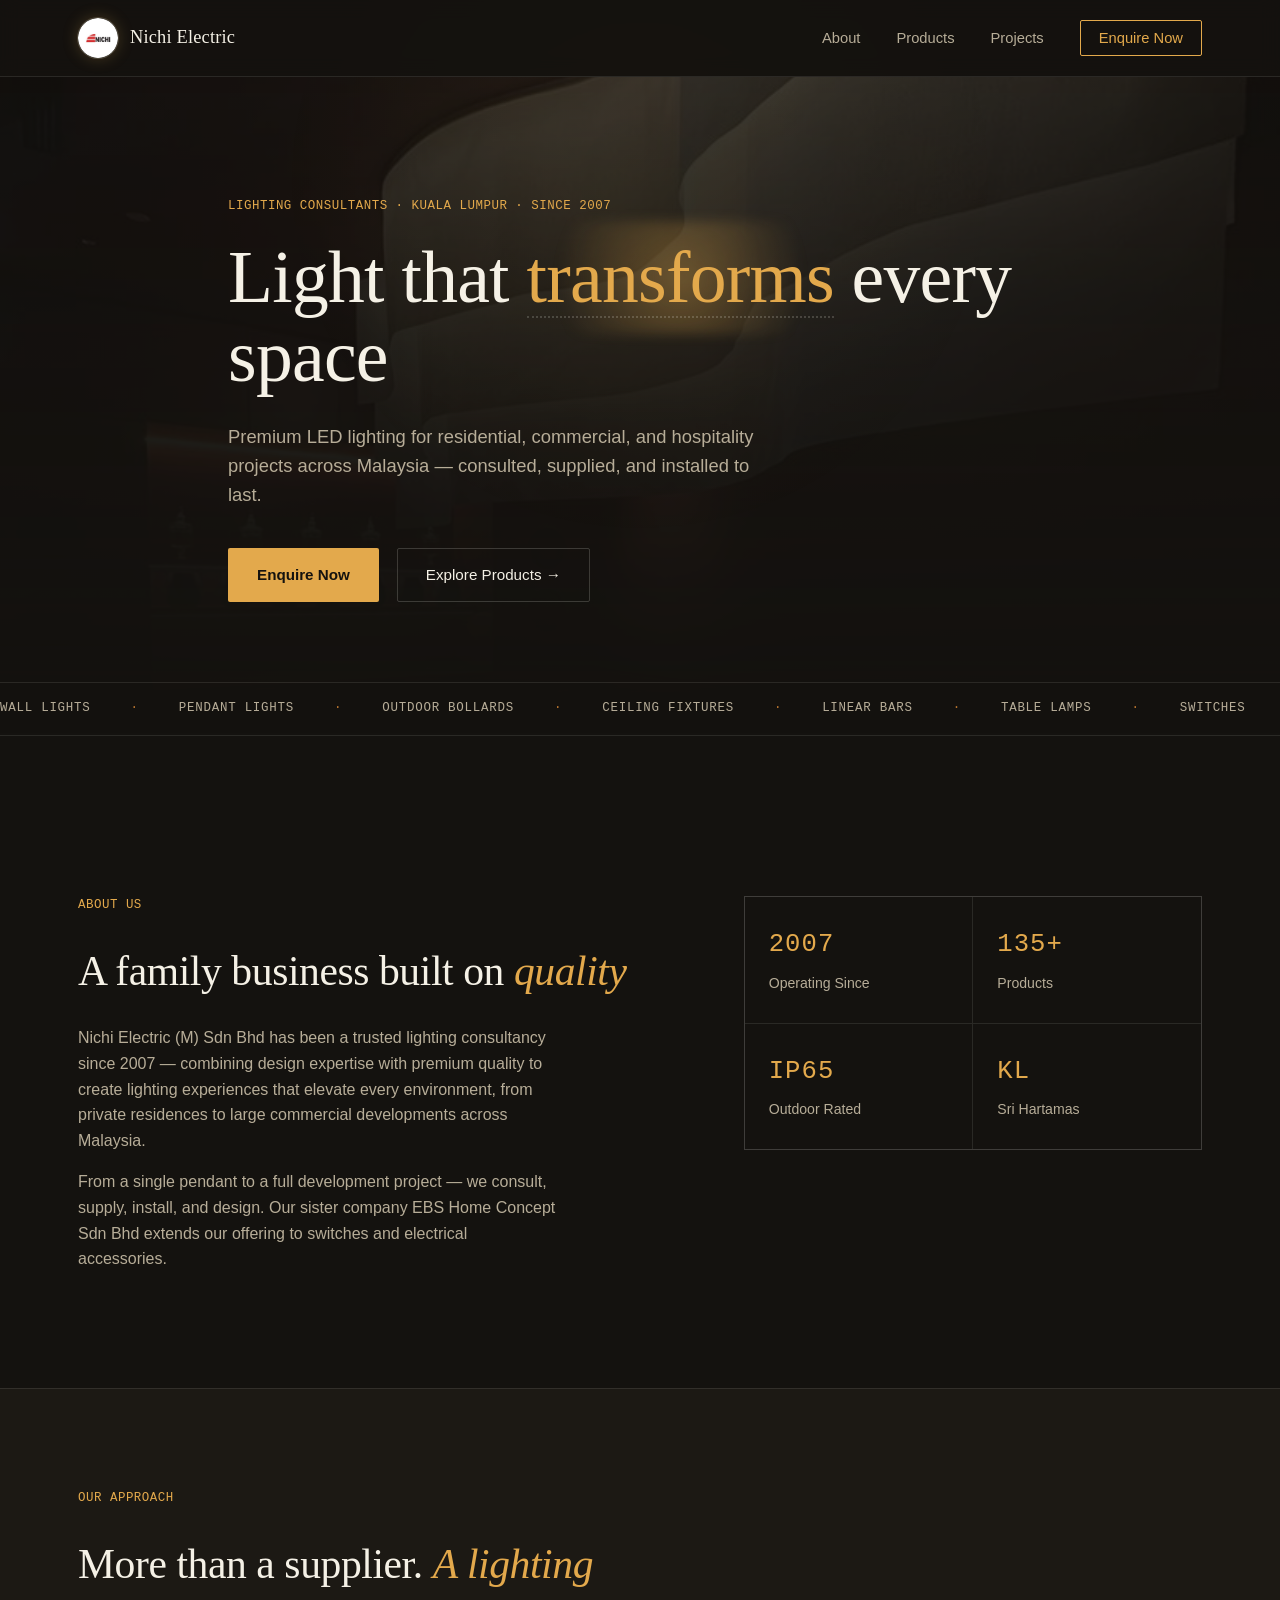
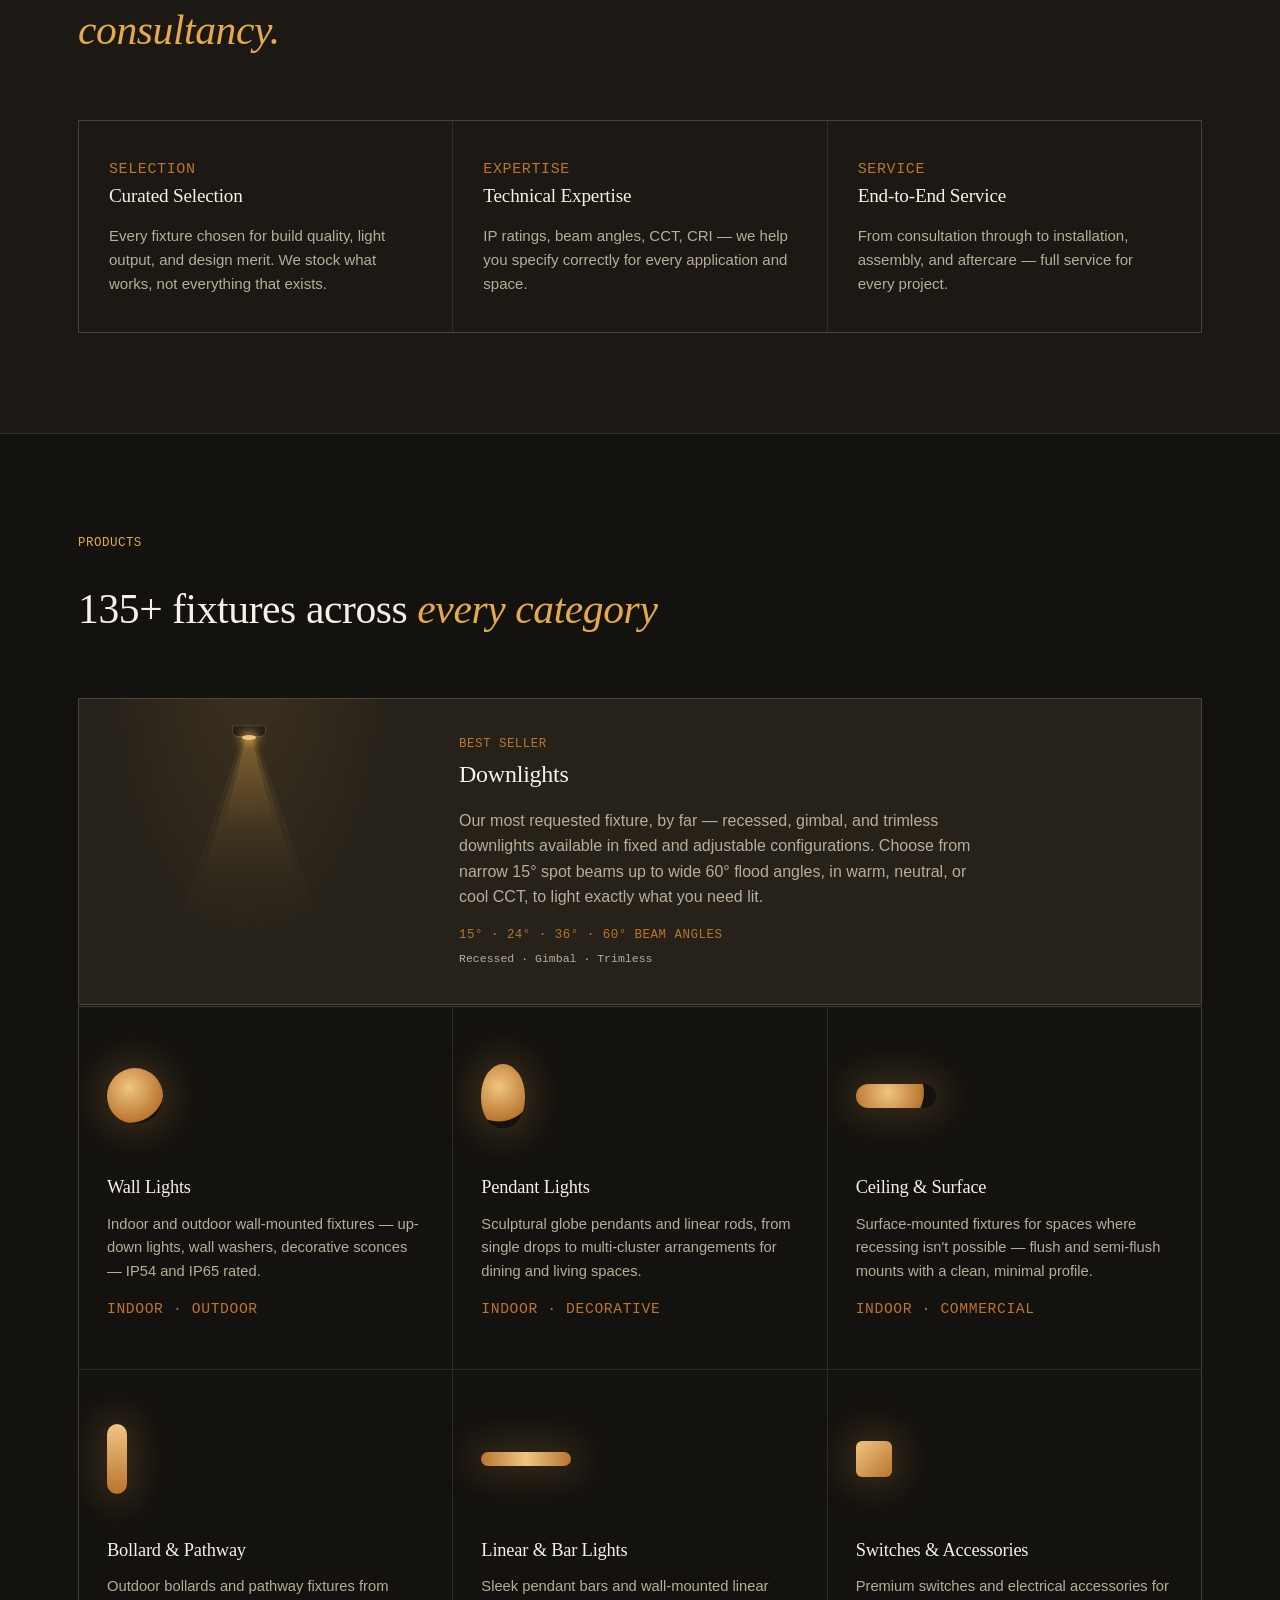
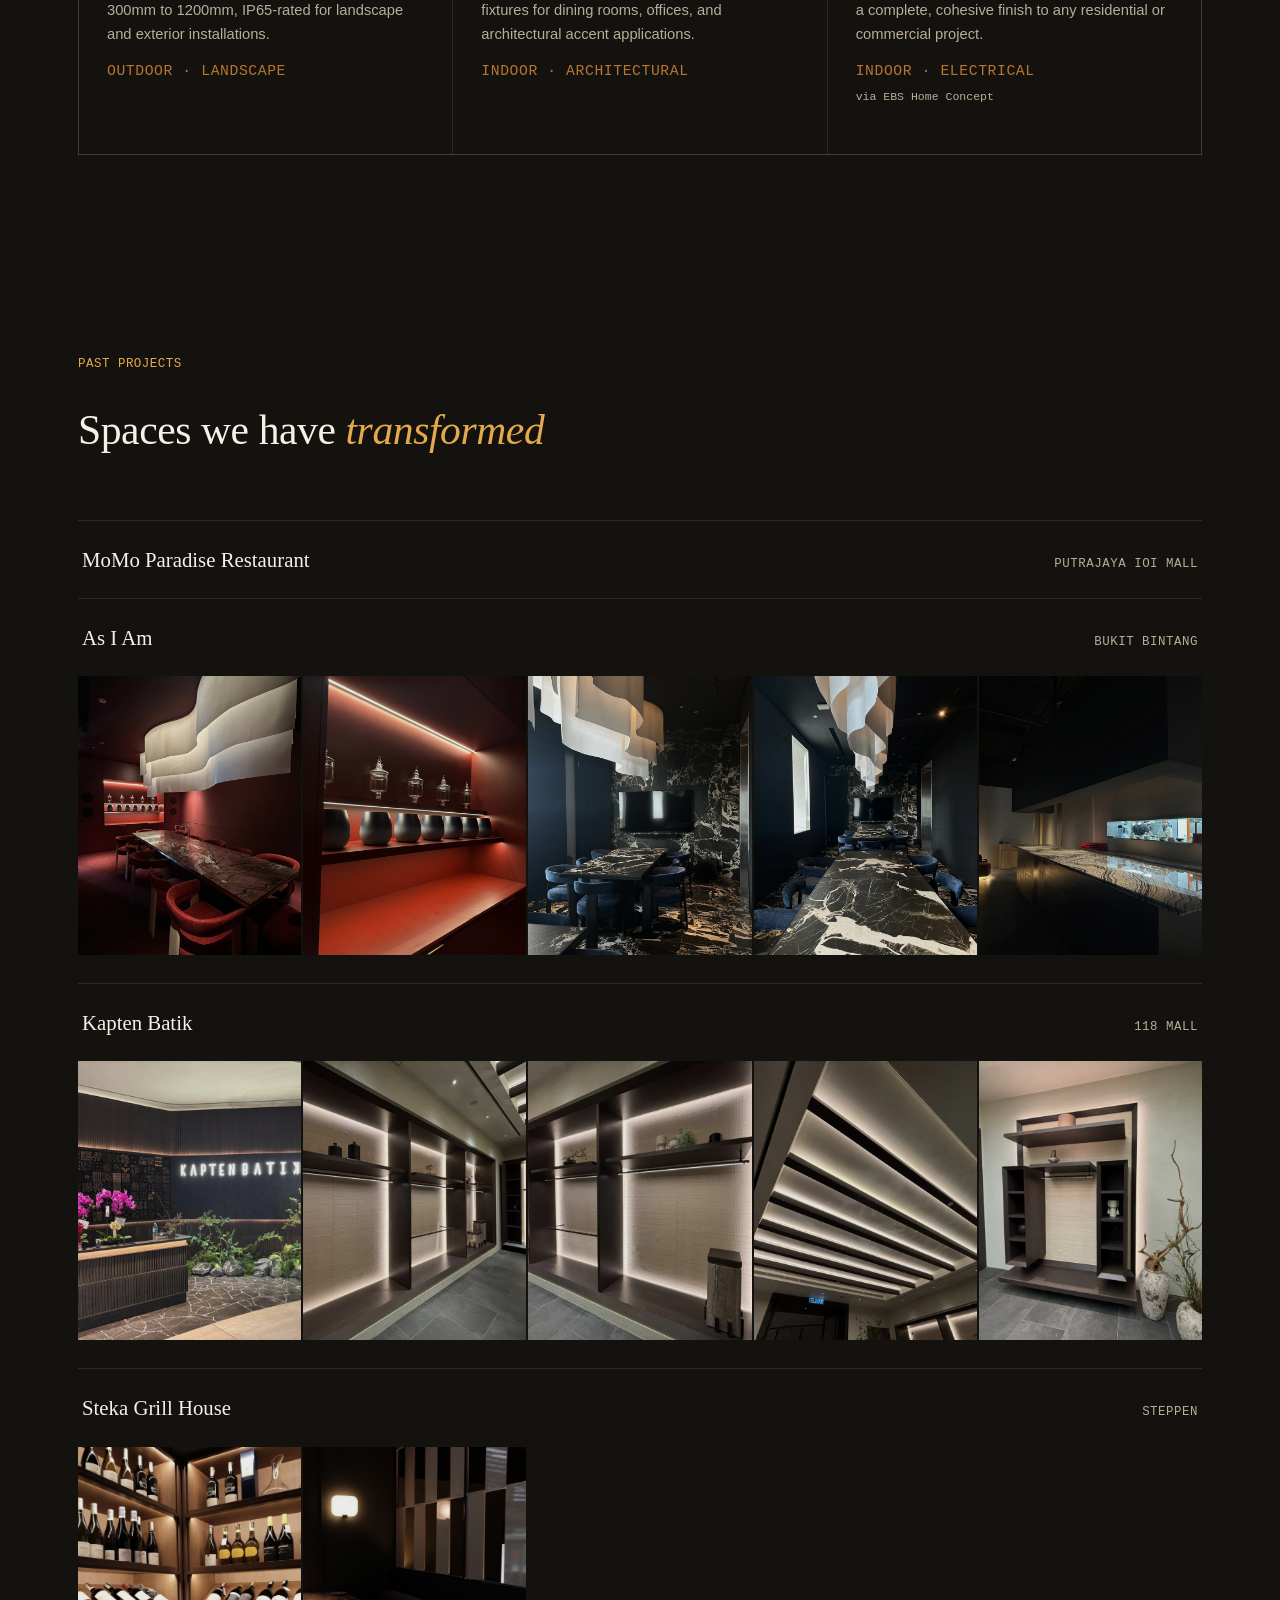
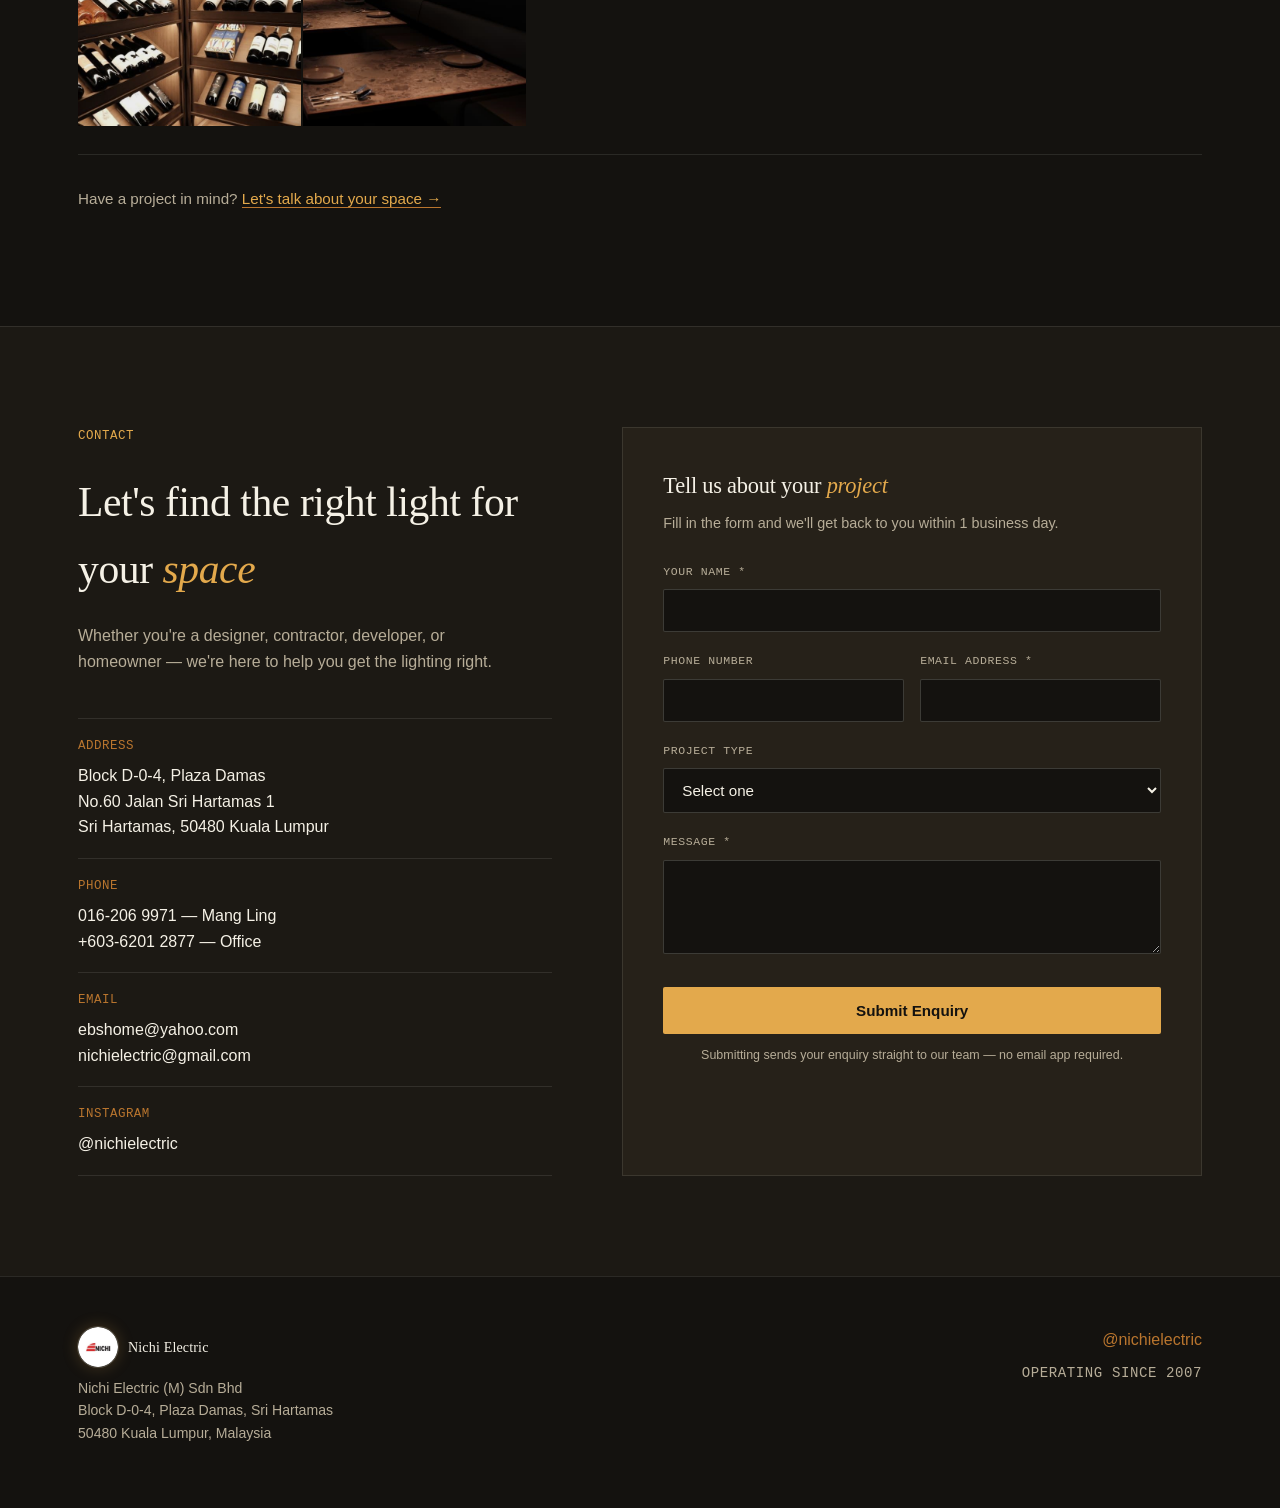
==== commit 27d453b5: "Add files via upload" ====
--- a/index.html
+++ b/index.html
@@ -21,7 +21,7 @@
 <header class="site-header" id="top">
   <div class="wrap header-inner">
     <a class="brand" href="#top">
-      <span class="brand-mark" aria-hidden="true"></span>
+      <img class="brand-logo" src="images/logo-badge.png" alt="Nichi Electric logo" width="40" height="40">
       <span class="brand-text">Nichi Electric</span>
     </a>
     <nav class="main-nav" aria-label="Primary">
@@ -116,6 +116,22 @@
     <div class="wrap">
       <p class="eyebrow mono">Products</p>
       <h2>135+ fixtures across <em>every category</em></h2>
+
+      <article class="product-featured">
+        <div class="product-featured-visual" aria-hidden="true">
+          <div class="beam beam-1"></div>
+          <div class="beam beam-2"></div>
+          <div class="beam beam-3"></div>
+          <div class="downlight-fixture"></div>
+        </div>
+        <div class="product-featured-copy">
+          <p class="tag mono featured-tag">Best Seller</p>
+          <h3>Downlights</h3>
+          <p>Our most requested fixture, by far — recessed, gimbal, and trimless downlights available in fixed and adjustable configurations. Choose from narrow 15° spot beams up to wide 60° flood angles, in warm, neutral, or cool CCT, to light exactly what you need lit.</p>
+          <p class="tag mono">15° · 24° · 36° · 60° beam angles <span class="via">Recessed · Gimbal · Trimless</span></p>
+        </div>
+      </article>
+
       <div class="product-grid">
 
         <article class="product-card" data-glow="warm">
@@ -135,7 +151,7 @@
         <article class="product-card" data-glow="cool">
           <div class="product-visual" aria-hidden="true"><div class="fixture fixture-ceiling"></div></div>
           <h3>Ceiling &amp; Surface</h3>
-          <p>Surface-mounted downlights and ceiling fixtures with precision beam angles for residential and commercial interiors.</p>
+          <p>Surface-mounted fixtures for spaces where recessing isn't possible — flush and semi-flush mounts with a clean, minimal profile.</p>
           <p class="tag mono">Indoor · Commercial</p>
         </article>
 
@@ -201,10 +217,27 @@
           </div>
         </article>
 
-        <article class="project-entry">
+        <article class="project-entry has-photos">
           <div class="project-row">
             <span class="project-name">Kapten Batik</span>
             <span class="project-loc mono">118 Mall</span>
+          </div>
+          <div class="project-gallery">
+            <figure class="gallery-item">
+              <img src="images/kapten-batik-reception.jpg" alt="Kapten Batik — illuminated reception signage with a backlit batik pattern wall">
+            </figure>
+            <figure class="gallery-item">
+              <img src="images/kapten-batik-shelving-1.jpg" alt="Kapten Batik — backlit display shelving along a wide corridor">
+            </figure>
+            <figure class="gallery-item">
+              <img src="images/kapten-batik-shelving-2.jpg" alt="Kapten Batik — closer view of the backlit display shelving">
+            </figure>
+            <figure class="gallery-item">
+              <img src="images/kapten-batik-ceiling.jpg" alt="Kapten Batik — angled ceiling with linear LED light strips">
+            </figure>
+            <figure class="gallery-item">
+              <img src="images/kapten-batik-display-cabinet.jpg" alt="Kapten Batik — freestanding backlit display cabinet">
+            </figure>
           </div>
         </article>
 
@@ -323,7 +356,10 @@
 <footer class="site-footer">
   <div class="wrap footer-inner">
     <div>
-      <p class="brand-text footer-brand">Nichi Electric</p>
+      <div class="footer-brand-row">
+        <img class="brand-logo" src="images/logo-badge.png" alt="Nichi Electric logo" width="32" height="32">
+        <p class="brand-text footer-brand">Nichi Electric</p>
+      </div>
       <p>Nichi Electric (M) Sdn Bhd<br>Block D-0-4, Plaza Damas, Sri Hartamas<br>50480 Kuala Lumpur, Malaysia</p>
     </div>
     <div class="footer-meta">
--- a/styles.css
+++ b/styles.css
@@ -0,0 +1,409 @@
+/* ============================================================
+   Nichi Electric — Design tokens
+   Palette:
+     --ink        #14120F  near-black warm charcoal (bg)
+     --ink-2      #1C1914  raised surface
+     --ink-3      #262119  card surface
+     --paper      #F5F1E6  warm off-white (text on dark)
+     --paper-dim  #B7AD98  muted warm grey (secondary text)
+     --brass      #E3A94C  primary accent — warm filament glow
+     --brass-deep #B9752E  deeper copper accent
+     --line       rgba(245,241,230,0.10)
+   Type:
+     Display: 'Fraunces' (warm, characterful serif — light fixtures glow, this face has warmth)
+     Body:    'Work Sans' (clean, technical, quiet)
+     Mono:    'IBM Plex Mono' (specs / labels — IP65, CCT, CRI register)
+   Signature: the hero headline has one word, "transforms", built as a literal
+   light switch — click/tap it to kill the lights across the whole page.
+   ============================================================ */
+
+:root{
+  --ink: #14120F;
+  --ink-2: #1C1914;
+  --ink-3: #262119;
+  --paper: #F5F1E6;
+  --paper-dim: #B7AD98;
+  --brass: #E3A94C;
+  --brass-soft: #F0C583;
+  --brass-deep: #B9752E;
+  --line: rgba(245,241,230,0.10);
+  --line-strong: rgba(245,241,230,0.18);
+
+  --serif: 'Fraunces', Georgia, serif;
+  --sans: 'Work Sans', -apple-system, BlinkMacSystemFont, sans-serif;
+  --mono: 'IBM Plex Mono', ui-monospace, monospace;
+
+  --wrap: 1180px;
+  --radius: 2px;
+}
+
+*{box-sizing:border-box;}
+html{scroll-behavior:smooth;}
+@media (prefers-reduced-motion: reduce){
+  html{scroll-behavior:auto;}
+  *{animation-duration:0.001ms !important; animation-iteration-count:1 !important; transition-duration:0.001ms !important;}
+}
+
+body{
+  margin:0;
+  background:var(--ink);
+  color:var(--paper);
+  font-family:var(--sans);
+  font-weight:400;
+  font-size:16px;
+  line-height:1.6;
+  -webkit-font-smoothing:antialiased;
+}
+
+/* lights-off state, toggled by the switch-word */
+body.lights-off{
+  --ink: #050403;
+  --ink-2: #0a0806;
+  --ink-3: #0c0a07;
+  --paper: #66604F;
+  --paper-dim: #34302760;
+  --line: rgba(245,241,230,0.04);
+  --line-strong: rgba(245,241,230,0.07);
+  transition: background 0.6s ease;
+}
+body.lights-off .brand-logo,
+body.lights-off .switch-glow{ opacity: 0.35; }
+
+h1,h2,h3{
+  font-family:var(--serif);
+  font-weight:500;
+  margin:0 0 0.5em;
+  letter-spacing:-0.01em;
+  color:var(--paper);
+}
+em{font-style:italic; color:var(--brass); font-weight:400;}
+p{margin:0 0 1em; color:var(--paper-dim);}
+a{color:inherit; text-decoration:none;}
+img{max-width:100%; display:block;}
+.mono{font-family:var(--mono); letter-spacing:0.04em; text-transform:uppercase; font-size:0.78rem;}
+.wrap{max-width:var(--wrap); margin:0 auto; padding:0 28px;}
+.sr-only{position:absolute; width:1px; height:1px; padding:0; margin:-1px; overflow:hidden; clip:rect(0,0,0,0); white-space:nowrap; border:0;}
+
+.skip-link{
+  position:absolute; left:-999px; top:0; background:var(--brass); color:var(--ink);
+  padding:10px 16px; z-index:1000; font-family:var(--mono); font-size:0.85rem;
+}
+.skip-link:focus{left:12px; top:12px;}
+
+:focus-visible{outline:2px solid var(--brass); outline-offset:3px;}
+
+/* cursor glow layer — subtle warm light that follows the pointer, evokes a fixture beam */
+.glow-layer{
+  position:fixed; inset:0; pointer-events:none; z-index:1;
+  background: radial-gradient(600px circle at var(--mx,50%) var(--my,20%), rgba(227,169,76,0.06), transparent 60%);
+  transition: background 0.15s ease-out;
+}
+
+/* ---------------- Header ---------------- */
+.site-header{
+  position:sticky; top:0; z-index:100;
+  background:rgba(20,18,15,0.85);
+  backdrop-filter: blur(10px);
+  border-bottom:1px solid var(--line);
+}
+.header-inner{
+  display:flex; align-items:center; justify-content:space-between;
+  height:76px;
+}
+.brand{display:flex; align-items:center; gap:12px;}
+.brand-logo{
+  width:40px; height:40px; border-radius:50%;
+  box-shadow:0 0 0 1px var(--line-strong), 0 0 16px rgba(227,169,76,0.25);
+  flex-shrink:0;
+}
+.brand-text{
+  font-family:var(--serif); font-size:1.15rem; letter-spacing:0.01em; color:var(--paper);
+}
+.main-nav ul{
+  list-style:none; display:flex; align-items:center; gap:36px; margin:0; padding:0;
+}
+.main-nav a{
+  font-family:var(--sans); font-size:0.92rem; color:var(--paper-dim);
+  position:relative; padding:4px 0;
+}
+.main-nav a:not(.nav-cta):hover,
+.main-nav a:not(.nav-cta):focus-visible{color:var(--paper);}
+.main-nav a:not(.nav-cta)::after{
+  content:''; position:absolute; left:0; right:100%; bottom:-2px; height:1px; background:var(--brass);
+  transition:right 0.25s ease;
+}
+.main-nav a:not(.nav-cta):hover::after{right:0;}
+.nav-cta{
+  border:1px solid var(--brass); color:var(--brass) !important;
+  padding:9px 18px !important; border-radius:var(--radius);
+}
+.nav-cta:hover{background:var(--brass); color:var(--ink) !important;}
+.nav-toggle{
+  display:none; flex-direction:column; gap:5px; background:none; border:0; cursor:pointer; padding:8px;
+}
+.nav-toggle span{width:22px; height:1.5px; background:var(--paper); display:block;}
+
+/* ---------------- Hero ---------------- */
+.hero{
+  position:relative; z-index:2;
+  padding:120px 0 60px;
+  overflow:hidden;
+}
+.hero-bg{
+  position:absolute; inset:0; z-index:-1;
+  background-size:cover; background-position:center 30%;
+  opacity:0.4;
+  -webkit-mask-image:linear-gradient(180deg, rgba(0,0,0,0.85) 0%, rgba(0,0,0,0.5) 55%, transparent 92%);
+  mask-image:linear-gradient(180deg, rgba(0,0,0,0.85) 0%, rgba(0,0,0,0.5) 55%, transparent 92%);
+}
+.hero-bg::after{
+  content:''; position:absolute; inset:0;
+  background:linear-gradient(180deg, rgba(20,18,15,0.55), var(--ink) 95%);
+}
+.hero-inner{max-width:880px; position:relative;}
+.eyebrow{color:var(--brass); margin-bottom:22px; display:block;}
+.hero-title{
+  font-size:clamp(2.5rem, 6vw, 4.6rem);
+  line-height:1.05;
+  margin-bottom:26px;
+}
+.switch-word{
+  position:relative; display:inline-block; cursor:pointer; color:var(--paper);
+  border-bottom:2px dotted var(--line-strong);
+}
+.switch-glow{
+  position:absolute; inset:-18px -14px;
+  background:radial-gradient(circle, rgba(227,169,76,0.35), transparent 70%);
+  filter:blur(6px);
+  z-index:-1;
+  opacity:1;
+  transition:opacity 0.6s ease;
+}
+.switch-text{color:var(--brass);}
+body.lights-off .switch-text{color:var(--paper-dim);}
+.hero-sub{
+  font-size:1.15rem; max-width:560px; color:var(--paper-dim); margin-bottom:38px;
+}
+.hero-actions{display:flex; gap:18px; flex-wrap:wrap;}
+
+.btn{
+  display:inline-flex; align-items:center; gap:8px;
+  font-family:var(--sans); font-weight:500; font-size:0.95rem;
+  padding:14px 28px; border-radius:var(--radius);
+  border:1px solid transparent; cursor:pointer;
+  transition:transform 0.2s ease, background 0.2s ease, color 0.2s ease, border-color 0.2s ease;
+}
+.btn:hover{transform:translateY(-1px);}
+.btn-primary{
+  background:var(--brass); color:var(--ink); font-weight:600;
+}
+.btn-primary:hover{background:var(--brass-soft);}
+.btn-ghost{border-color:var(--line-strong); color:var(--paper);}
+.btn-ghost:hover{border-color:var(--brass); color:var(--brass);}
+
+.hero-ticker{
+  margin-top:80px; border-top:1px solid var(--line); border-bottom:1px solid var(--line);
+  overflow:hidden; padding:16px 0;
+}
+.ticker-track{
+  display:flex; gap:40px; white-space:nowrap; width:max-content;
+  animation: ticker 32s linear infinite;
+  font-family:var(--mono); font-size:0.78rem; letter-spacing:0.06em; text-transform:uppercase; color:var(--paper-dim);
+}
+.ticker-track span::after{content:'·'; margin-left:40px; color:var(--brass-deep);}
+@keyframes ticker{
+  from{transform:translateX(0);}
+  to{transform:translateX(-50%);}
+}
+
+/* ---------------- Sections generic ---------------- */
+.section{padding:100px 0; position:relative; z-index:2;}
+.section h2{font-size:clamp(1.9rem, 3.4vw, 2.6rem); max-width:640px;}
+
+/* ---------------- About ---------------- */
+.about-grid{
+  display:grid; grid-template-columns:1.3fr 1fr; gap:70px; align-items:start;
+}
+.about-copy p{max-width:480px;}
+.stat-grid{
+  display:grid; grid-template-columns:1fr 1fr; gap:1px;
+  background:var(--line); border:1px solid var(--line);
+  margin:0;
+}
+.stat{background:var(--ink); padding:28px 24px;}
+.stat dt{color:var(--brass); font-size:1.6rem; margin-bottom:6px;}
+.stat dd{margin:0; color:var(--paper-dim); font-size:0.88rem;}
+
+/* ---------------- Approach ---------------- */
+.approach{background:var(--ink-2); border-top:1px solid var(--line); border-bottom:1px solid var(--line);}
+.approach-grid{
+  display:grid; grid-template-columns:repeat(3, 1fr); gap:1px;
+  background:var(--line); border:1px solid var(--line); margin-top:56px;
+}
+.approach-card{background:var(--ink-2); padding:36px 30px;}
+.approach-num{color:var(--brass-deep); display:block; margin-bottom:20px;}
+.approach-card h3{font-size:1.2rem; margin-bottom:12px;}
+.approach-card p{margin:0; font-size:0.94rem;}
+
+/* ---------------- Products ---------------- */
+.product-featured{
+  display:grid; grid-template-columns:340px 1fr; gap:0;
+  background:var(--ink-3); border:1px solid var(--line-strong);
+  margin-top:56px;
+}
+.product-featured-visual{
+  position:relative; overflow:hidden; min-height:280px;
+  background:radial-gradient(ellipse at 50% -10%, rgba(227,169,76,0.12), transparent 60%);
+}
+.downlight-fixture{
+  position:absolute; top:26px; left:50%; transform:translateX(-50%);
+  width:34px; height:12px; border-radius:0 0 6px 6px;
+  background:linear-gradient(180deg, #2a2419, #14120F);
+  border:1px solid var(--line-strong);
+  z-index:3;
+}
+.downlight-fixture::after{
+  content:''; position:absolute; top:9px; left:50%; transform:translateX(-50%);
+  width:14px; height:5px; border-radius:50%;
+  background:var(--brass-soft); box-shadow:0 0 10px 3px rgba(227,169,76,0.8);
+}
+.beam{
+  position:absolute; top:36px; left:50%;
+  transform:translateX(-50%);
+  background:linear-gradient(180deg, rgba(227,169,76,0.28), transparent 85%);
+  clip-path:polygon(46% 0, 54% 0, 100% 100%, 0% 100%);
+}
+.beam-1{width:60px; height:110px; opacity:0.9;}
+.beam-2{width:110px; height:170px; opacity:0.55;}
+.beam-3{width:170px; height:230px; opacity:0.3;}
+.product-featured-copy{padding:36px 40px;}
+.featured-tag{color:var(--brass) !important;}
+.product-featured-copy h3{font-size:1.5rem; margin-bottom:14px;}
+.product-featured-copy > p:not(.tag){max-width:520px;}
+
+.product-grid{
+  display:grid; grid-template-columns:repeat(3, 1fr); gap:1px;
+  background:var(--line); border:1px solid var(--line); margin-top:1px;
+}
+.product-card{
+  background:var(--ink); padding:34px 28px; position:relative;
+  transition:background 0.3s ease;
+}
+.product-card:hover{background:var(--ink-3);}
+.product-visual{height:110px; display:flex; align-items:center; margin-bottom:22px;}
+.fixture{
+  width:56px; height:56px; border-radius:50%;
+  background:radial-gradient(circle at 40% 35%, var(--brass-soft), var(--brass-deep) 70%, transparent 72%);
+  box-shadow:0 0 34px 10px rgba(227,169,76,0.18);
+  transition:box-shadow 0.3s ease;
+}
+.product-card:hover .fixture{box-shadow:0 0 44px 14px rgba(227,169,76,0.32);}
+.fixture-pendant{border-radius:50% 50% 46% 46%; width:44px; height:64px;}
+.fixture-ceiling{width:80px; height:24px; border-radius:40px;}
+.fixture-bollard{width:20px; height:70px; border-radius:10px; background:linear-gradient(var(--brass-soft), var(--brass-deep));}
+.fixture-linear{width:90px; height:14px; border-radius:8px; background:linear-gradient(90deg, var(--brass-deep), var(--brass-soft), var(--brass-deep));}
+.fixture-switch{width:36px; height:36px; border-radius:6px; background:linear-gradient(135deg, var(--brass-soft), var(--brass-deep));}
+.product-card h3{font-size:1.15rem; margin-bottom:10px;}
+.product-card p{font-size:0.92rem; margin-bottom:14px;}
+.tag{color:var(--brass-deep) !important; margin:0;}
+.tag .via{display:block; color:var(--paper-dim) !important; text-transform:none; letter-spacing:0; margin-top:4px; font-size:0.72rem;}
+
+/* ---------------- Projects ---------------- */
+.project-entries{margin:56px 0 0; border-top:1px solid var(--line);}
+.project-entry{border-bottom:1px solid var(--line);}
+.project-row{
+  display:flex; justify-content:space-between; align-items:baseline;
+  padding:22px 4px; transition:padding-left 0.25s ease;
+}
+.project-entry:not(.has-photos):hover .project-row{padding-left:12px; border-color:var(--brass-deep);}
+.project-name{font-family:var(--serif); font-size:1.3rem; color:var(--paper);}
+.project-loc{color:var(--paper-dim);}
+.project-gallery{
+  display:grid;
+  grid-template-columns:repeat(5, 1fr);
+  gap:2px;
+  padding-bottom:28px;
+}
+.gallery-item{margin:0; overflow:hidden; background:var(--ink-3); position:relative; aspect-ratio:4/5;}
+.gallery-item img{
+  width:100%; height:100%; object-fit:cover; display:block;
+  filter:saturate(0.9) brightness(0.92);
+  transition:transform 0.6s ease, filter 0.4s ease;
+}
+.gallery-item:hover img{transform:scale(1.06); filter:saturate(1) brightness(1);}
+.projects-note{margin-top:32px; font-size:0.95rem;}
+.projects-note a{color:var(--brass); border-bottom:1px solid var(--brass-deep);}
+
+/* ---------------- Contact ---------------- */
+.contact{background:var(--ink-2); border-top:1px solid var(--line);}
+.contact-grid{display:grid; grid-template-columns:0.9fr 1.1fr; gap:70px;}
+.contact-lead{max-width:420px;}
+.info-list{margin:44px 0 0;}
+.info-list > div{padding:18px 0; border-top:1px solid var(--line);}
+.info-list > div:last-child{border-bottom:1px solid var(--line);}
+.info-list dt{color:var(--brass-deep); margin-bottom:6px;}
+.info-list dd{margin:0; color:var(--paper);}
+.info-list a:hover{color:var(--brass);}
+
+.contact-form-wrap{
+  background:var(--ink-3); border:1px solid var(--line); padding:40px;
+}
+.contact-form-wrap h3{font-size:1.4rem; margin-bottom:8px;}
+.form-note{font-size:0.9rem; margin-bottom:28px;}
+.form-row{margin-bottom:20px;}
+.form-row-split{display:grid; grid-template-columns:1fr 1fr; gap:16px;}
+label{display:block; font-family:var(--mono); font-size:0.72rem; text-transform:uppercase; letter-spacing:0.05em; color:var(--paper-dim); margin-bottom:8px;}
+input, select, textarea{
+  width:100%; background:var(--ink); border:1px solid var(--line-strong); color:var(--paper);
+  padding:12px 14px; font-family:var(--sans); font-size:0.95rem; border-radius:var(--radius);
+}
+input:focus, select:focus, textarea:focus{border-color:var(--brass); outline:none;}
+textarea{resize:vertical;}
+.btn-submit{width:100%; justify-content:center; margin-top:6px; position:relative;}
+.btn-submit[disabled]{opacity:0.7; cursor:default;}
+.form-fineprint{font-size:0.78rem; margin-top:12px; color:var(--paper-dim); text-align:center;}
+.form-success{background:var(--ink-3); border:1px solid var(--brass-deep); padding:40px; text-align:left;}
+.form-success h3{color:var(--brass);}
+
+/* ---------------- Footer ---------------- */
+.site-footer{border-top:1px solid var(--line); padding:50px 0; background:var(--ink);}
+.footer-inner{display:flex; justify-content:space-between; flex-wrap:wrap; gap:24px;}
+.footer-brand-row{display:flex; align-items:center; gap:10px; margin-bottom:10px;}
+.footer-brand{margin-bottom:0;}
+.footer-inner p{font-size:0.88rem;}
+.footer-meta{text-align:right;}
+.footer-meta a{display:block; margin-bottom:10px; color:var(--brass-deep);}
+.footer-meta a:hover{color:var(--brass);}
+
+/* ---------------- Responsive ---------------- */
+@media (max-width: 860px){
+  .about-grid, .contact-grid{grid-template-columns:1fr; gap:40px;}
+  .approach-grid, .product-grid{grid-template-columns:1fr 1fr;}
+  .footer-inner{flex-direction:column;}
+  .footer-meta{text-align:left;}
+  .gallery{grid-template-columns:repeat(2, 1fr); grid-auto-rows:170px;}
+  .project-gallery{grid-template-columns:repeat(3, 1fr);}
+}
+@media (max-width: 640px){
+  .header-inner{height:64px;}
+  .nav-toggle{display:flex;}
+  .main-nav ul{
+    position:fixed; top:64px; left:0; right:0; background:var(--ink-2);
+    flex-direction:column; align-items:flex-start; gap:0;
+    border-top:1px solid var(--line); border-bottom:1px solid var(--line);
+    max-height:0; overflow:hidden; transition:max-height 0.3s ease;
+  }
+  .main-nav.open ul{max-height:320px;}
+  .main-nav ul li{width:100%;}
+  .main-nav ul a{display:block; padding:16px 28px; width:100%;}
+  .nav-cta{margin:12px 28px; width:calc(100% - 56px) !important; display:inline-block !important; text-align:center;}
+
+  .section{padding:70px 0;}
+  .approach-grid, .product-grid{grid-template-columns:1fr;}
+  .product-featured{grid-template-columns:1fr;}
+  .product-featured-visual{min-height:200px;}
+  .product-featured-copy{padding:28px 24px;}
+  .form-row-split{grid-template-columns:1fr;}
+  .contact-form-wrap{padding:26px;}
+  .project-list li{flex-direction:column; align-items:flex-start; gap:4px;}
+}
